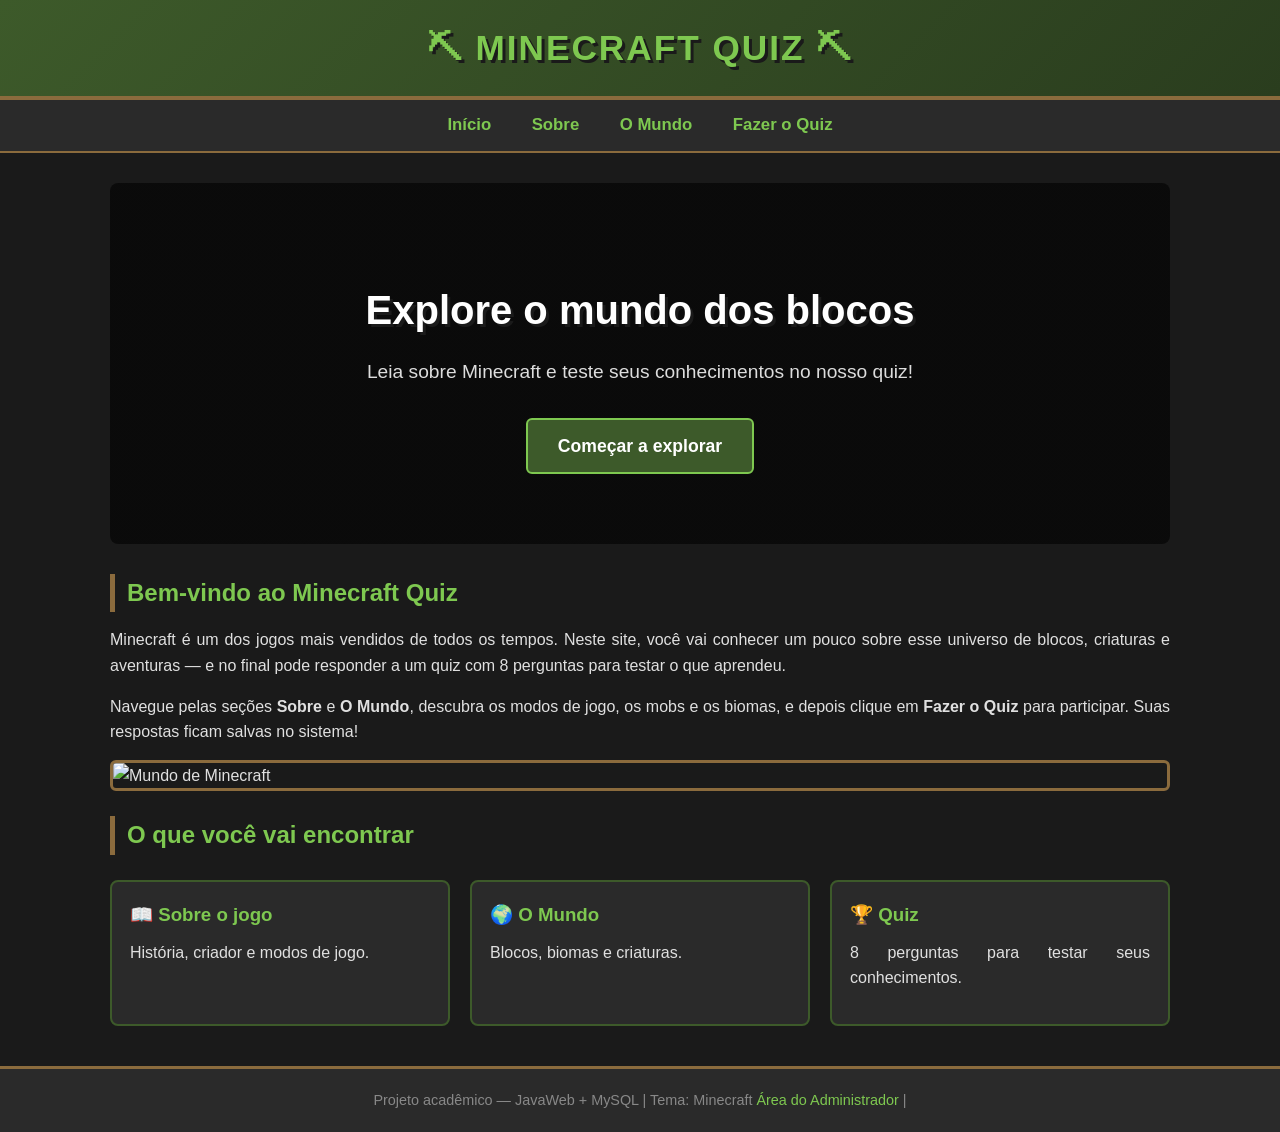
==== web/index.html @ 1db5c5da "Estrutura inicial do projeto + site, login, quiz, admin e relatórios" ====
<!DOCTYPE html>
<html lang="pt-BR">
<head>
    <meta charset="UTF-8">
    <meta name="viewport" content="width=device-width, initial-scale=1.0">
    <title>Minecraft Quiz - Início</title>
    <link rel="stylesheet" href="css/estilo.css">
</head>
<body>
    <header>
        <h1>⛏ MINECRAFT QUIZ ⛏</h1>
    </header>
    <nav>
        <a href="index.html">Início</a>
        <a href="sobre.html">Sobre</a>
        <a href="mundo.html">O Mundo</a>
        <a href="login.jsp">Fazer o Quiz</a>
    </nav>
    <div class="container">
        <div class="banner">
            <h2>Explore o mundo dos blocos</h2>
            <p>Leia sobre Minecraft e teste seus conhecimentos no nosso quiz!</p>
            <a href="sobre.html" class="btn">Começar a explorar</a>
        </div>

        <h2>Bem-vindo ao Minecraft Quiz</h2>
        <p>Minecraft é um dos jogos mais vendidos de todos os tempos. Neste site, você vai conhecer um pouco sobre esse universo de blocos, criaturas e aventuras — e no final pode responder a um quiz com 8 perguntas para testar o que aprendeu.</p>
        <p>Navegue pelas seções <strong>Sobre</strong> e <strong>O Mundo</strong>, descubra os modos de jogo, os mobs e os biomas, e depois clique em <strong>Fazer o Quiz</strong> para participar. Suas respostas ficam salvas no sistema!</p>

        <img class="img-minecraft" src="https://images.unsplash.com/photo-1607853202273-797f1c22a38e?w=1000" alt="Mundo de Minecraft">

        <h2>O que você vai encontrar</h2>
        <div class="card-grid">
            <div class="card">
                <h3>📖 Sobre o jogo</h3>
                <p>História, criador e modos de jogo.</p>
            </div>
            <div class="card">
                <h3>🌍 O Mundo</h3>
                <p>Blocos, biomas e criaturas.</p>
            </div>
            <div class="card">
                <h3>🏆 Quiz</h3>
                <p>8 perguntas para testar seus conhecimentos.</p>
            </div>
        </div>
    </div>
    <footer>
        Projeto acadêmico — JavaWeb + MySQL | Tema: Minecraft
        <a href="adminLogin.jsp" style="color:#7ec850; text-decoration:none;">Área do Administrador</a> | 
    </footer>
</body>
</html>
---- web/css/estilo.css ----
/* estilo.css. Tema Minecraft */
* {
    margin: 0;
    padding: 0;
    box-sizing: border-box;
}

body {
    font-family: 'Segoe UI', Tahoma, sans-serif;
    background-color: #1a1a1a;
    color: #e0e0e0;
    line-height: 1.6;
}

header {
    background: linear-gradient(135deg, #3d5a2a, #2a3d1e);
    padding: 20px;
    text-align: center;
    border-bottom: 4px solid #8b6b3d;
}

header h1 {
    font-size: 2.2em;
    color: #7ec850;
    text-shadow: 3px 3px 0 #1a1a1a;
    letter-spacing: 2px;
}

nav {
    background-color: #2a2a2a;
    padding: 12px;
    text-align: center;
    border-bottom: 2px solid #8b6b3d;
}

nav a {
    color: #7ec850;
    text-decoration: none;
    margin: 0 18px;
    font-weight: bold;
    font-size: 1.05em;
    transition: color 0.3s, text-shadow 0.3s;
}

nav a:hover {
    color: #ffffff;
    text-shadow: 0 0 8px #7ec850;
}

.container {
    max-width: 1100px;
    margin: 30px auto;
    padding: 0 20px;
}

h2 {
    color: #7ec850;
    margin: 25px 0 15px;
    border-left: 5px solid #8b6b3d;
    padding-left: 12px;
}

p {
    margin-bottom: 15px;
    text-align: justify;
}

/* Efeito de cards com hover */
.card-grid {
    display: grid;
    grid-template-columns: repeat(auto-fit, minmax(240px, 1fr));
    gap: 20px;
    margin: 25px 0;
}

.card {
    background-color: #2a2a2a;
    border: 2px solid #3d5a2a;
    border-radius: 8px;
    padding: 18px;
    transition: transform 0.3s, border-color 0.3s, box-shadow 0.3s;
}

.card:hover {
    transform: translateY(-6px);
    border-color: #7ec850;
    box-shadow: 0 8px 20px rgba(126, 200, 80, 0.3);
}

.card h3 {
    color: #7ec850;
    margin-bottom: 10px;
}

/* Imagens com efeito */
.img-minecraft {
    width: 100%;
    border-radius: 6px;
    border: 3px solid #8b6b3d;
    transition: transform 0.3s, filter 0.3s;
    display: block;
    margin: 15px 0;
}

.img-minecraft:hover {
    transform: scale(1.03);
    filter: brightness(1.15);
}

/* Banner principal */
.banner {
    background: linear-gradient(rgba(0,0,0,0.6), rgba(0,0,0,0.6)),
                url('https://images.unsplash.com/photo-1607853202273-797f1c22a38e?w=1200') center/cover;
    padding: 70px 20px;
    text-align: center;
    border-radius: 8px;
    margin-bottom: 30px;
}

.banner h2 {
    font-size: 2.5em;
    color: #fff;
    text-shadow: 3px 3px 0 #1a1a1a;
    border: none;
    padding: 0;
}

.banner p {
    color: #ddd;
    font-size: 1.2em;
    text-align: center;
}

/* Botões */
.btn {
    display: inline-block;
    background-color: #3d5a2a;
    color: #fff;
    padding: 12px 30px;
    text-decoration: none;
    border-radius: 6px;
    border: 2px solid #7ec850;
    font-weight: bold;
    font-size: 1.1em;
    transition: background-color 0.3s, transform 0.2s;
    margin-top: 15px;
}

.btn:hover {
    background-color: #7ec850;
    color: #1a1a1a;
    transform: scale(1.05);
}

footer {
    background-color: #2a2a2a;
    text-align: center;
    padding: 20px;
    margin-top: 40px;
    border-top: 3px solid #8b6b3d;
    color: #888;
    font-size: 0.9em;
}

/* Tabelas */
table {
    width: 100%;
    border-collapse: collapse;
    margin: 20px 0;
    background-color: #2a2a2a;
}

th {
    background-color: #3d5a2a;
    color: #fff;
    padding: 10px;
    border: 1px solid #8b6b3d;
}

td {
    padding: 8px;
    border: 1px solid #444;
    text-align: center;
}

tr:nth-child(even) {
    background-color: #242424;
}

tr:hover {
    background-color: #333;
}
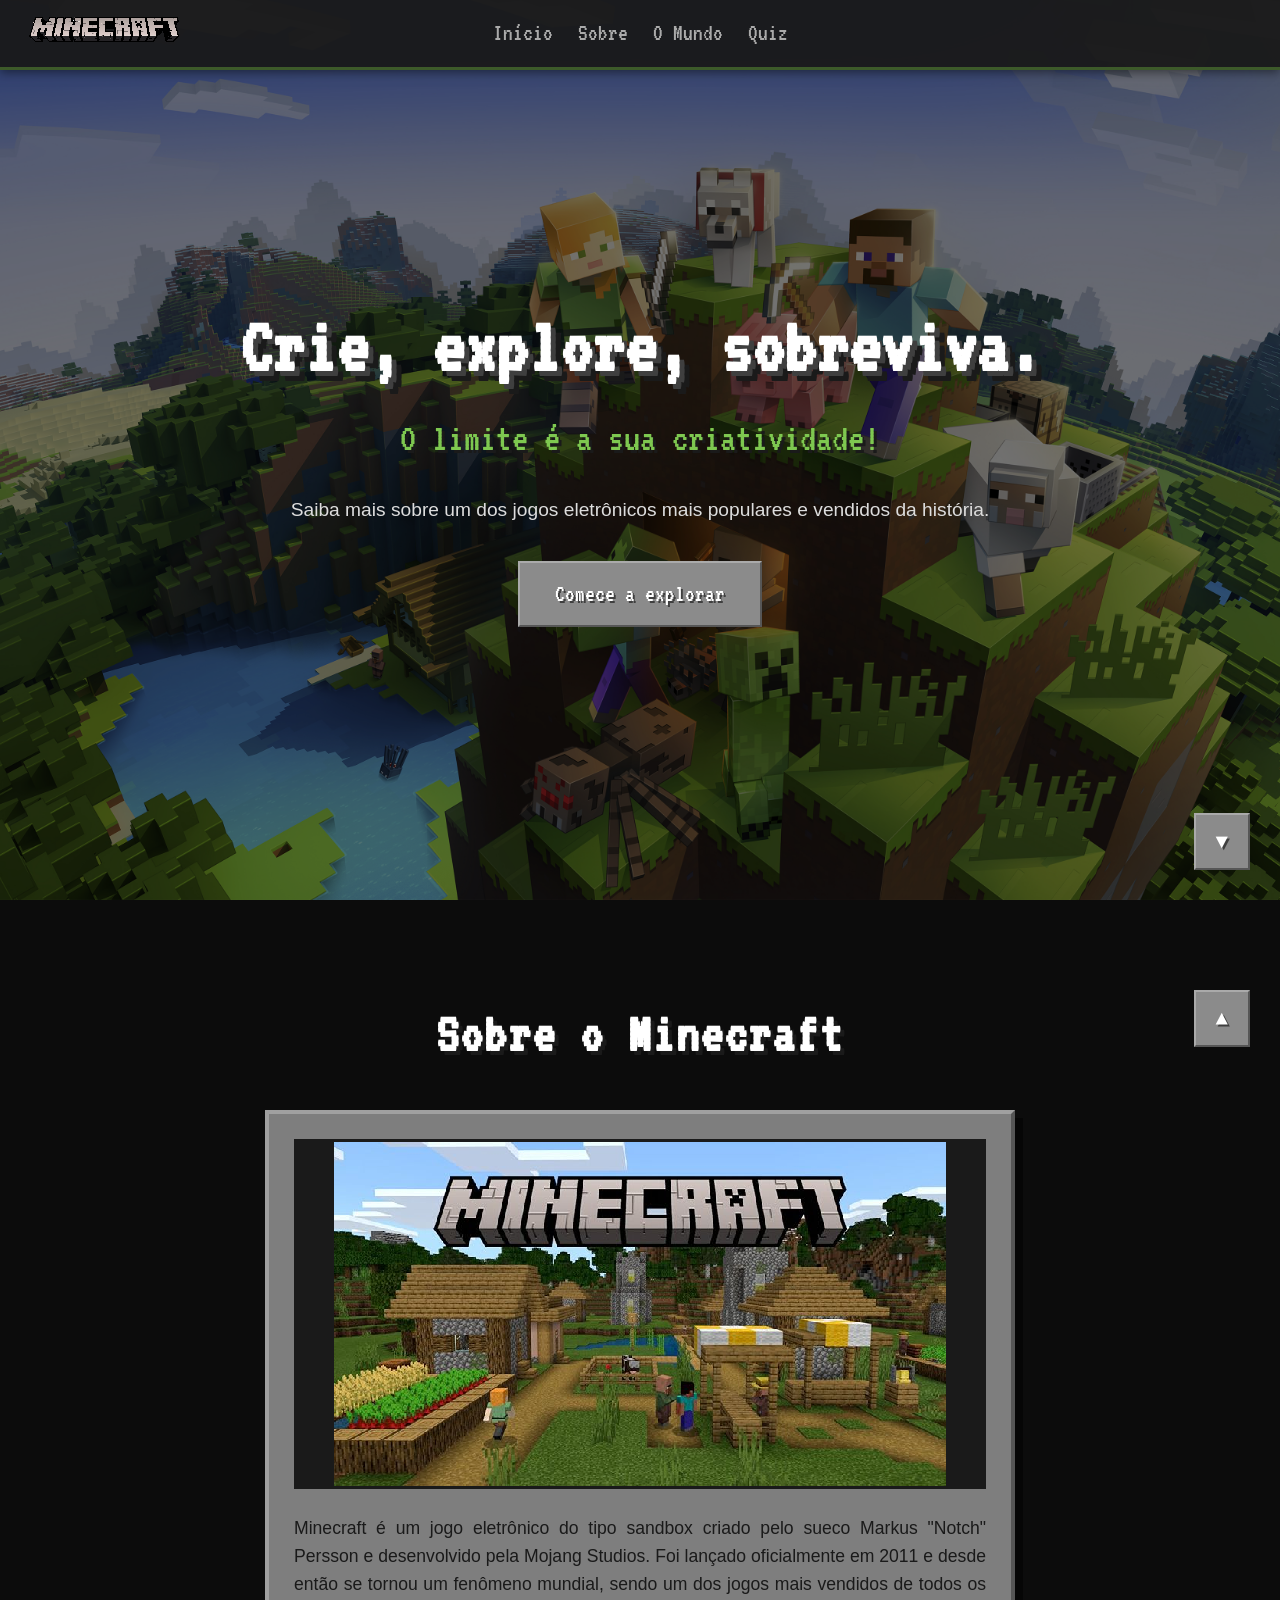
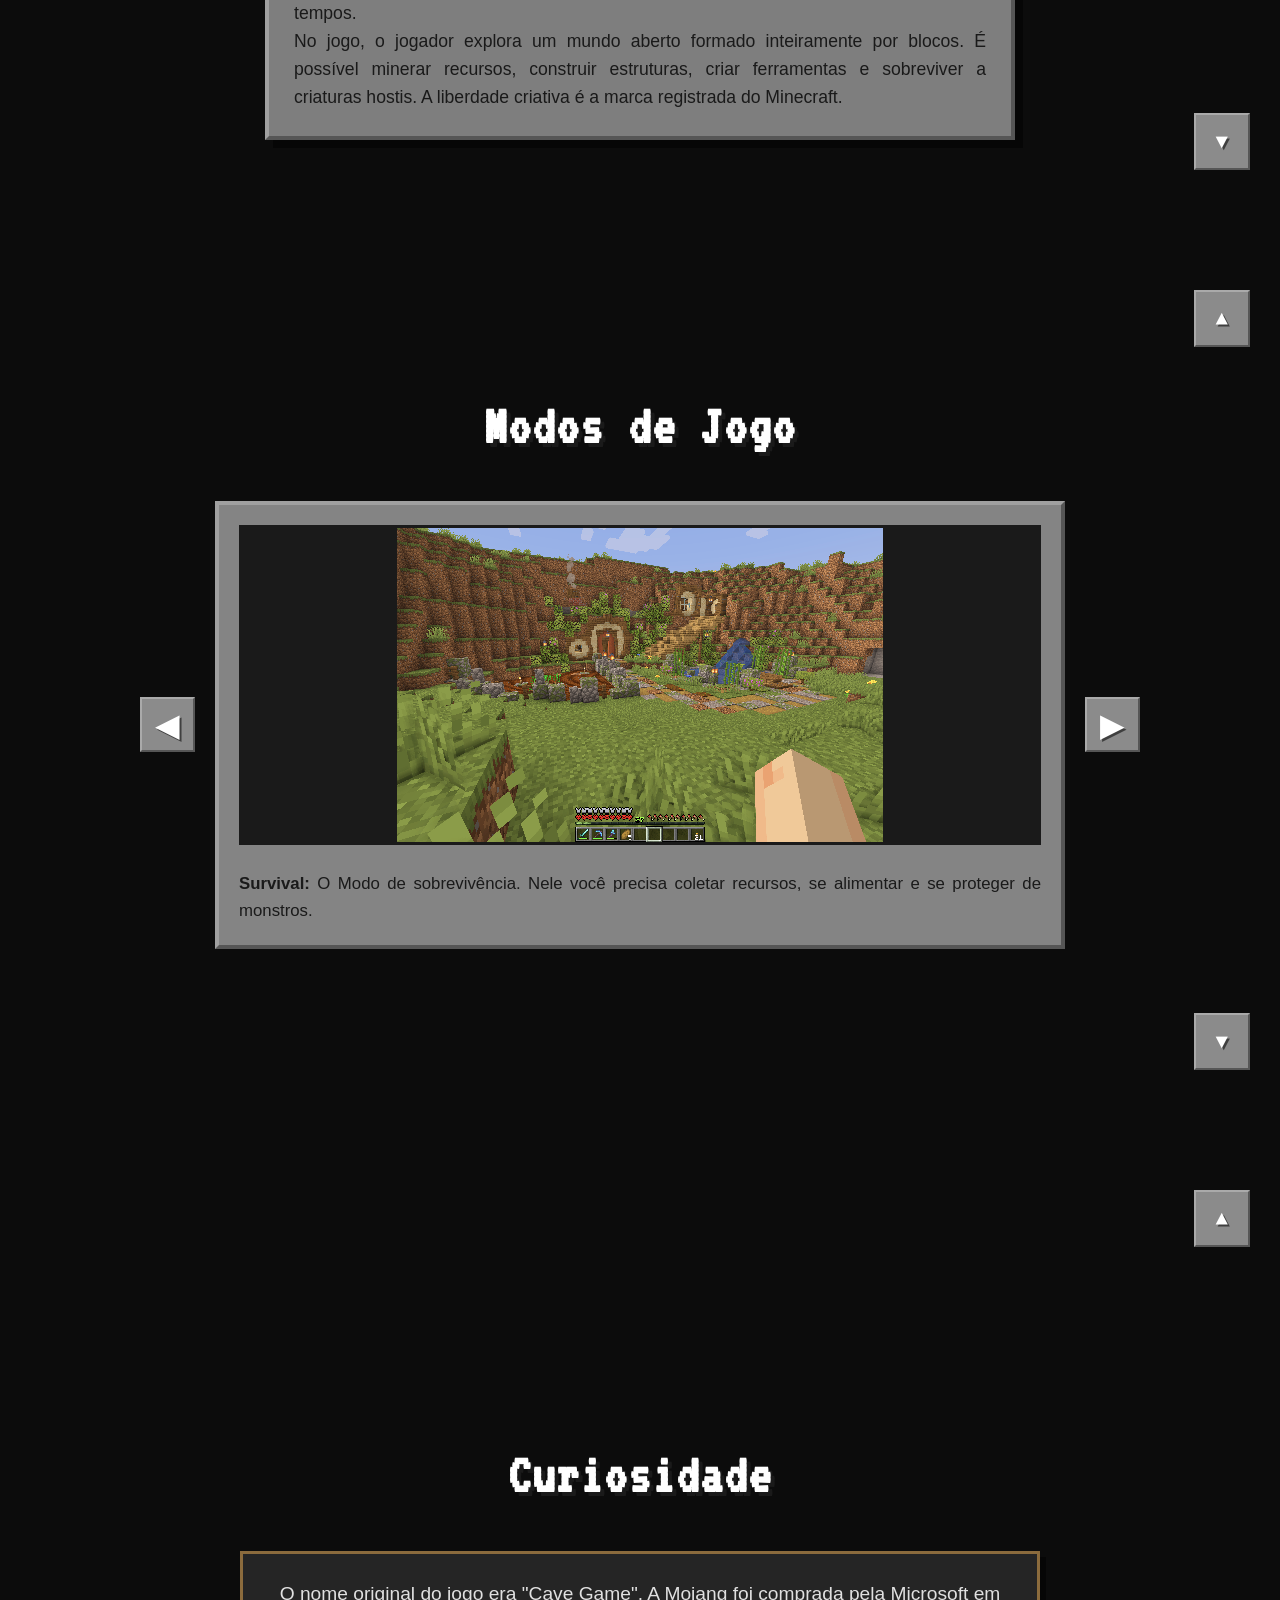
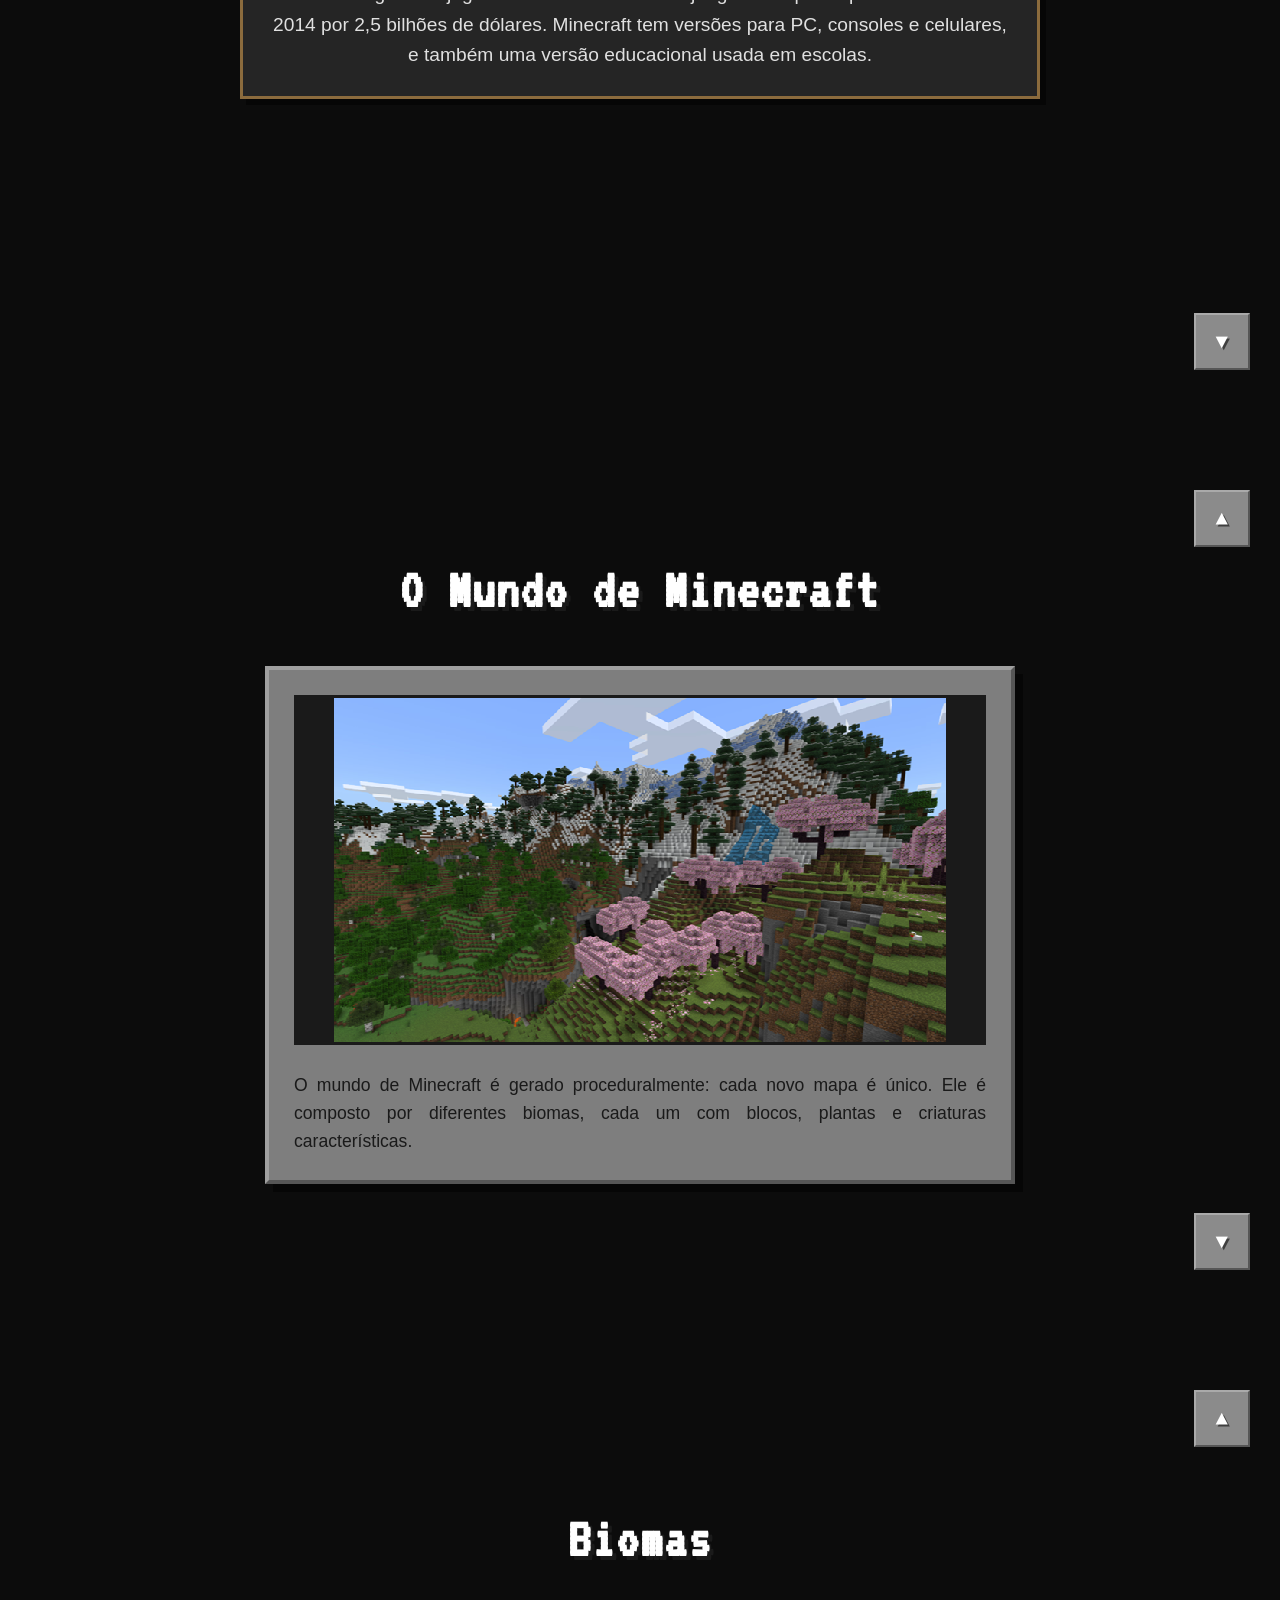
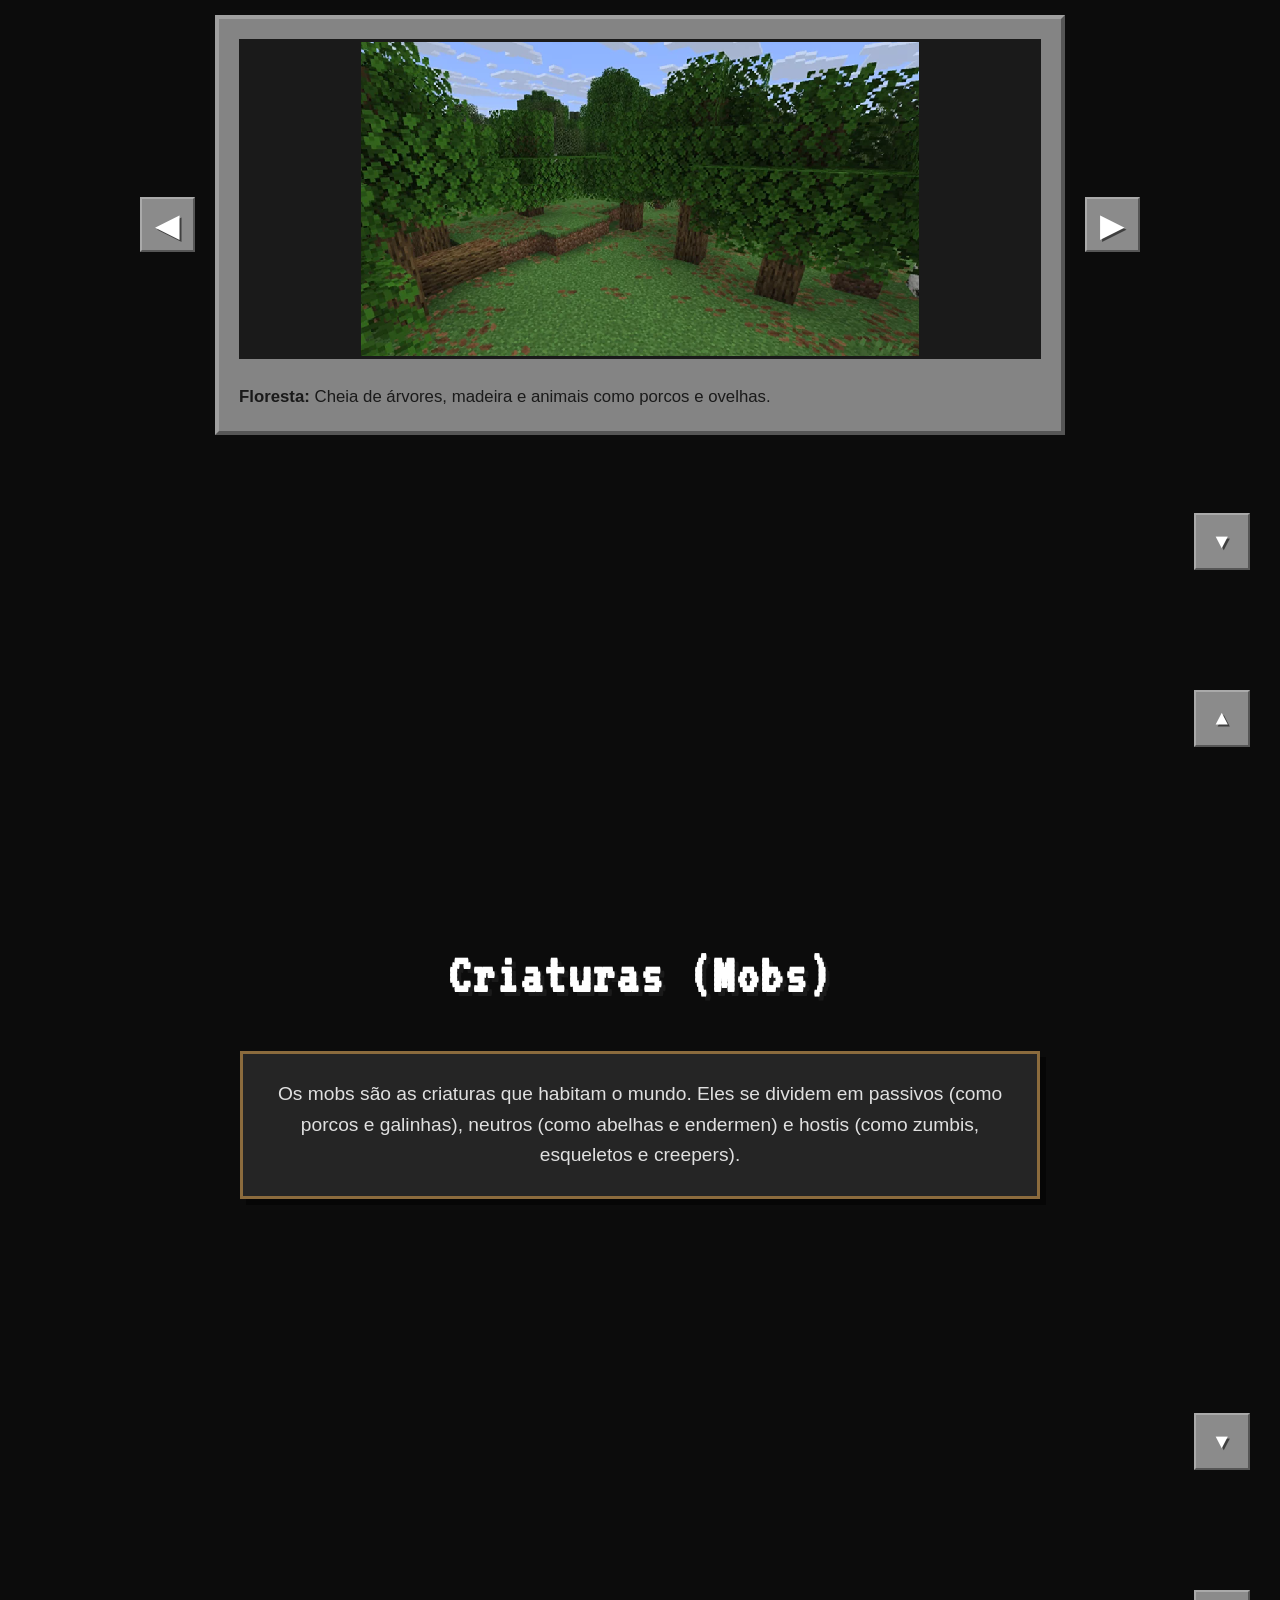
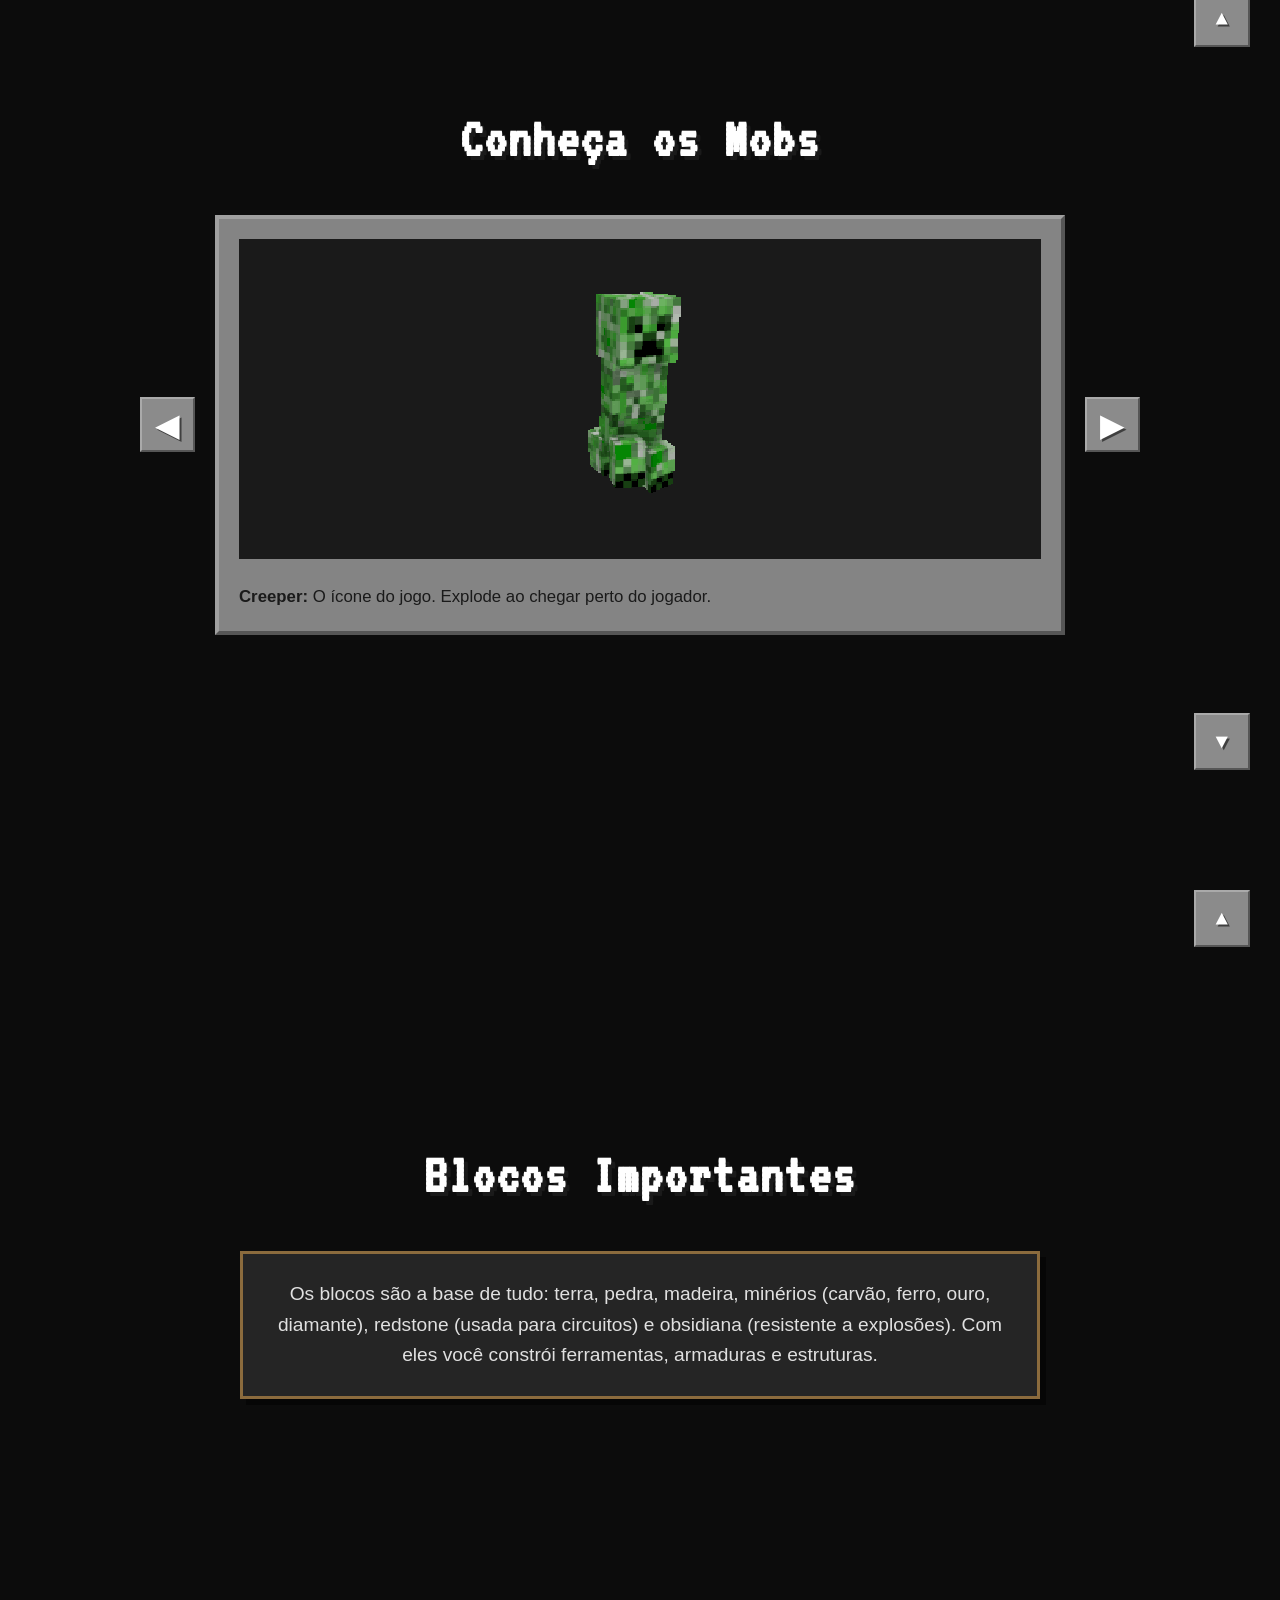
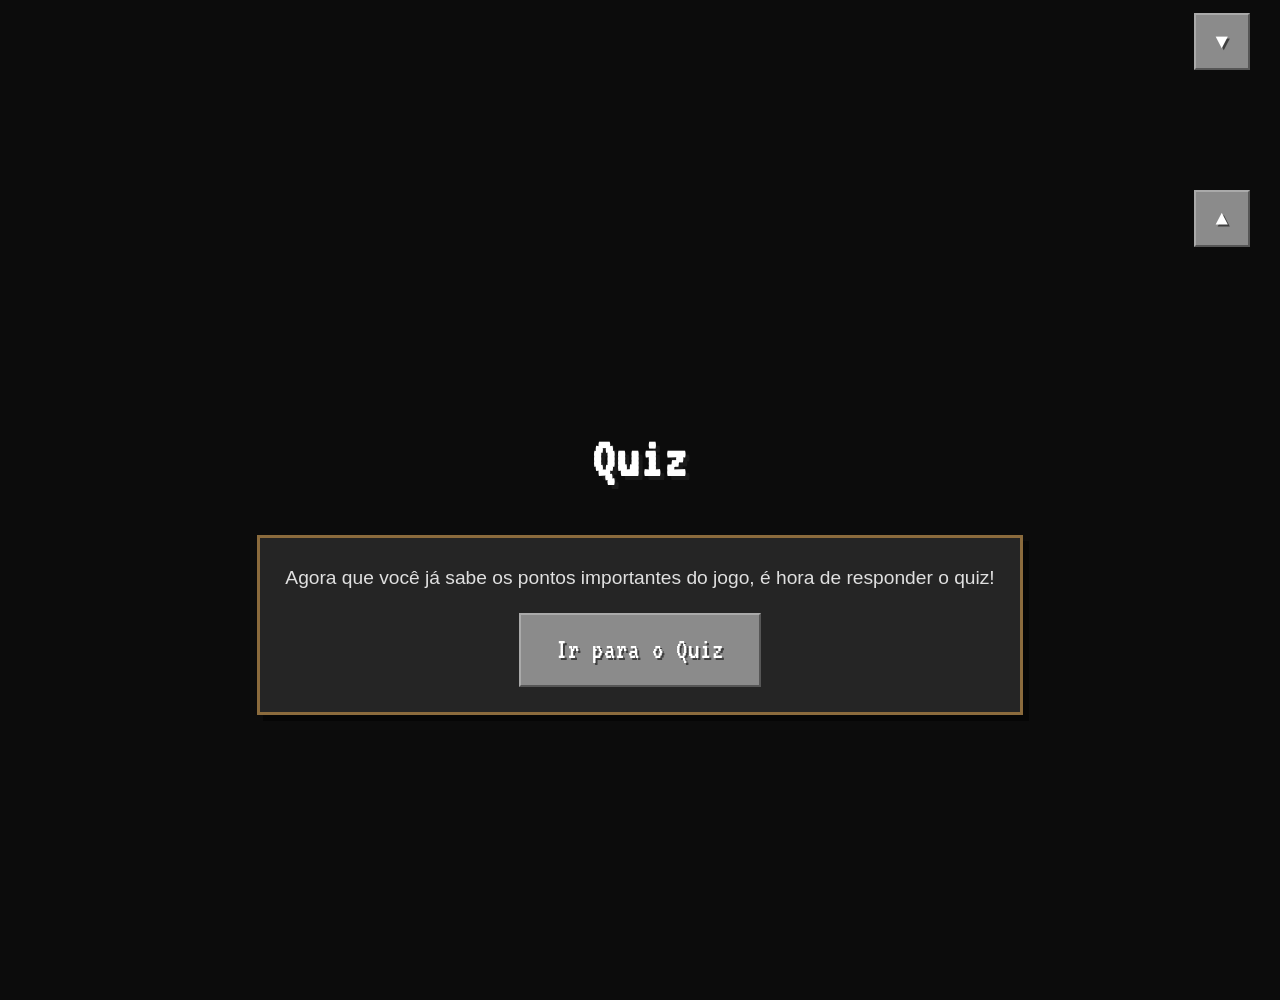
==== commit 43db3013: "Landing page completa com seções, carrosséis, botões de navegação e ajustes de imagens" ====
--- a/web/index.html
+++ b/web/index.html
@@ -3,51 +3,213 @@
 <head>
     <meta charset="UTF-8">
     <meta name="viewport" content="width=device-width, initial-scale=1.0">
-    <title>Minecraft Quiz - Início</title>
+    <title>Minecraft Quiz</title>
     <link rel="stylesheet" href="css/estilo.css">
 </head>
 <body>
-    <header>
-        <h1>⛏ MINECRAFT QUIZ ⛏</h1>
+
+    <!-- ===== HEADER FIXO ===== -->
+    <header class="site-header">
+        <a href="#inicio">
+            <img src="img/logo-minecraft.png" alt="Minecraft" class="logo-img">
+        </a>
+        <nav>
+            <a href="#inicio">Início</a>
+            <a href="#sobre">Sobre</a>
+            <a href="#mundo">O Mundo</a>
+            <a href="#quiz">Quiz</a>
+        </nav>
     </header>
-    <nav>
-        <a href="index.html">Início</a>
-        <a href="sobre.html">Sobre</a>
-        <a href="mundo.html">O Mundo</a>
-        <a href="login.jsp">Fazer o Quiz</a>
-    </nav>
-    <div class="container">
-        <div class="banner">
-            <h2>Explore o mundo dos blocos</h2>
-            <p>Leia sobre Minecraft e teste seus conhecimentos no nosso quiz!</p>
-            <a href="sobre.html" class="btn">Começar a explorar</a>
-        </div>
-
-        <h2>Bem-vindo ao Minecraft Quiz</h2>
-        <p>Minecraft é um dos jogos mais vendidos de todos os tempos. Neste site, você vai conhecer um pouco sobre esse universo de blocos, criaturas e aventuras — e no final pode responder a um quiz com 8 perguntas para testar o que aprendeu.</p>
-        <p>Navegue pelas seções <strong>Sobre</strong> e <strong>O Mundo</strong>, descubra os modos de jogo, os mobs e os biomas, e depois clique em <strong>Fazer o Quiz</strong> para participar. Suas respostas ficam salvas no sistema!</p>
-
-        <img class="img-minecraft" src="https://images.unsplash.com/photo-1607853202273-797f1c22a38e?w=1000" alt="Mundo de Minecraft">
-
-        <h2>O que você vai encontrar</h2>
-        <div class="card-grid">
-            <div class="card">
-                <h3>📖 Sobre o jogo</h3>
-                <p>História, criador e modos de jogo.</p>
+
+    <!-- ===== HERO (Início) ===== -->
+    <section id="inicio" class="section" style="background-image: url('img/hero.png');">
+        <h1 class="hero-titulo">Crie, explore, sobreviva.</h1>
+        <p class="hero-subtitulo">O limite é a sua criatividade!</p>
+        <p class="hero-info">Saiba mais sobre um dos jogos eletrônicos mais populares e vendidos da história.</p>
+        <a href="#sobre" class="btn-mc">Comece a explorar</a>
+        <a href="#sobre" class="btn-mc btn-descer">▼</a>
+    </section>
+
+    <!-- ===== SOBRE O MINECRAFT ===== -->
+    <section id="sobre" class="section" style="background-image: url('img/bg-sobre.png');">
+        <a href="#inicio" class="btn-mc btn-subir">▲</a>
+        <h2>Sobre o Minecraft</h2>
+        <div class="caixa-moldura">
+            <img src="img/sobre-imagem.jpg" alt="Minecraft">
+            <p>Minecraft é um jogo eletrônico do tipo sandbox criado pelo sueco Markus "Notch" Persson e desenvolvido pela Mojang Studios. Foi lançado oficialmente em 2011 e desde então se tornou um fenômeno mundial, sendo um dos jogos mais vendidos de todos os tempos.</p>
+            <p>No jogo, o jogador explora um mundo aberto formado inteiramente por blocos. É possível minerar recursos, construir estruturas, criar ferramentas e sobreviver a criaturas hostis. A liberdade criativa é a marca registrada do Minecraft.</p>
+        </div>
+        <a href="#modos" class="btn-mc btn-descer">▼</a>
+    </section>
+
+    <!-- ===== MODOS DE JOGO (CARROSSEL) ===== -->
+    <section id="modos" class="section" style="background-image: url('img/bg-modos.png');">
+        <a href="#sobre" class="btn-mc btn-subir">▲</a>
+        <h2>Modos de Jogo</h2>
+        <div class="carrossel-wrapper">
+            <button class="seta" onclick="moverCarrossel('modos', -1)">◀</button>
+            <div class="carrossel-viewport">
+                <div class="carrossel-track" id="track-modos">
+                    <div class="carrossel-slide">
+                        <img src="img/modo-survival.png" alt="Survival">
+                        <p><strong>Survival:</strong> O Modo de sobrevivência. Nele você precisa coletar recursos, se alimentar e se proteger de monstros.</p>
+                    </div>
+                    <div class="carrossel-slide">
+                        <img src="img/modo-creative.png" alt="Creative">
+                        <p><strong>Creative:</strong> Modo criativo. Neste modo há recursos infinitos, voo livre e nenhum dano. Ideal para construir.</p>
+                    </div>
+                    <div class="carrossel-slide">
+                        <img src="img/modo-adventure.png" alt="Adventure">
+                        <p><strong>Adventure:</strong> Modo aventura. Feito para mapas personalizados, com regras específicas de interação.</p>
+                    </div>
+                    <div class="carrossel-slide">
+                        <img src="img/modo-spectator.png" alt="Spectator">
+                        <p><strong>Spectator:</strong> Modo espectador. Nele você observa o mundo sem interagir com ele.</p>
+                    </div>
+                </div>
             </div>
-            <div class="card">
-                <h3>🌍 O Mundo</h3>
-                <p>Blocos, biomas e criaturas.</p>
+            <button class="seta" onclick="moverCarrossel('modos', 1)">▶</button>
+        </div>
+        <a href="#curiosidade" class="btn-mc btn-descer">▼</a>
+    </section>
+
+    <!-- ===== CURIOSIDADE ===== -->
+    <section id="curiosidade" class="section" style="background-image: url('img/bg-curiosidade.png');">
+        <a href="#modos" class="btn-mc btn-subir">▲</a>
+        <h2>Curiosidade</h2>
+        <div class="texto-centro">
+            <p>O nome original do jogo era "Cave Game". A Mojang foi comprada pela Microsoft em 2014 por 2,5 bilhões de dólares. Minecraft tem versões para PC, consoles e celulares, e também uma versão educacional usada em escolas.</p>
+        </div>
+        <a href="#mundo" class="btn-mc btn-descer">▼</a>
+    </section>
+
+    <!-- ===== O MUNDO DE MINECRAFT ===== -->
+    <section id="mundo" class="section" style="background-image: url('img/bg-mundo.png');">
+        <a href="#curiosidade" class="btn-mc btn-subir">▲</a>
+        <h2>O Mundo de Minecraft</h2>
+        <div class="caixa-moldura">
+            <img src="img/mundo-imagem.png" alt="Mundo de Minecraft">
+            <p>O mundo de Minecraft é gerado proceduralmente: cada novo mapa é único. Ele é composto por diferentes biomas, cada um com blocos, plantas e criaturas características.</p>
+        </div>
+        <a href="#biomas" class="btn-mc btn-descer">▼</a>
+    </section>
+
+    <!-- ===== BIOMAS (CARROSSEL) ===== -->
+    <section id="biomas" class="section" style="background-image: url('img/bg-biomas.png');">
+        <a href="#mundo" class="btn-mc btn-subir">▲</a>
+        <h2>Biomas</h2>
+        <div class="carrossel-wrapper">
+            <button class="seta" onclick="moverCarrossel('biomas', -1)">◀</button>
+            <div class="carrossel-viewport">
+                <div class="carrossel-track" id="track-biomas">
+                    <div class="carrossel-slide">
+                        <img src="img/bioma-floresta.png" alt="Floresta">
+                        <p><strong>Floresta:</strong> Cheia de árvores, madeira e animais como porcos e ovelhas.</p>
+                    </div>
+                    <div class="carrossel-slide">
+                        <img src="img/bioma-deserto.jpg" alt="Deserto">
+                        <p><strong>Deserto:</strong> Areia, cactos e templos escondidos. Cuidado com os husks!</p>
+                    </div>
+                    <div class="carrossel-slide">
+                        <img src="img/bioma-tundra.png" alt="Tundra">
+                        <p><strong>Tundra:</strong> Neve, gelo e ursos polares. Um dos biomas mais frios.</p>
+                    </div>
+                    <div class="carrossel-slide">
+                        <img src="img/bioma-oceano.png" alt="Oceano">
+                        <p><strong>Oceano:</strong> Grandes massas de água com monumentos e criaturas aquáticas.</p>
+                    </div>
+                </div>
             </div>
-            <div class="card">
-                <h3>🏆 Quiz</h3>
-                <p>8 perguntas para testar seus conhecimentos.</p>
+            <button class="seta" onclick="moverCarrossel('biomas', 1)">▶</button>
+        </div>
+        <a href="#mobs" class="btn-mc btn-descer">▼</a>
+    </section>
+
+    <!-- ===== CRIATURAS (MOBS) - INTRO ===== -->
+    <section id="mobs" class="section" style="background-image: url('img/bg-mobs.png');">
+        <a href="#biomas" class="btn-mc btn-subir">▲</a>
+        <h2>Criaturas (Mobs)</h2>
+        <div class="texto-centro">
+            <p>Os mobs são as criaturas que habitam o mundo. Eles se dividem em passivos (como porcos e galinhas), neutros (como abelhas e endermen) e hostis (como zumbis, esqueletos e creepers).</p>
+        </div>
+        <a href="#mobs-carrossel" class="btn-mc btn-descer">▼</a>
+    </section>
+
+    <!-- ===== CRIATURAS (MOBS) - CARROSSEL ===== -->
+    <section id="mobs-carrossel" class="section" style="background-image: url('img/bg-mobs.png');">
+        <a href="#mobs" class="btn-mc btn-subir">▲</a>
+        <h2>Conheça os Mobs</h2>
+        <div class="carrossel-wrapper">
+            <button class="seta" onclick="moverCarrossel('mobs', -1)">◀</button>
+            <div class="carrossel-viewport">
+                <div class="carrossel-track" id="track-mobs">
+                    <div class="carrossel-slide">
+                        <img src="img/mob-creeper.gif" alt="Creeper">
+                        <p><strong>Creeper:</strong> O ícone do jogo. Explode ao chegar perto do jogador.</p>
+                    </div>
+                    <div class="carrossel-slide">
+                        <img src="img/mob-zumbi.gif" alt="Zumbi">
+                        <p><strong>Zumbi:</strong> Hostil, aparece à noite e persegue o jogador.</p>
+                    </div>
+                    <div class="carrossel-slide">
+                        <img src="img/mob-porco.gif" alt="Porco">
+                        <p><strong>Porco:</strong> Passivo, fonte de comida e montaria com sela. Adoram cenouras.</p>
+                    </div>
+                    <div class="carrossel-slide">
+                        <img src="img/mob-aranha.gif" alt="Aranha">
+                        <p><strong>Aranha:</strong> Neutra de dia, hostil à noite. Sobe paredes.</p>
+                    </div>
+                </div>
             </div>
-        </div>
-    </div>
-    <footer>
-        Projeto acadêmico — JavaWeb + MySQL | Tema: Minecraft
-        <a href="adminLogin.jsp" style="color:#7ec850; text-decoration:none;">Área do Administrador</a> | 
-    </footer>
+            <button class="seta" onclick="moverCarrossel('mobs', 1)">▶</button>
+        </div>
+        <a href="#blocos" class="btn-mc btn-descer">▼</a>
+    </section>
+
+    <!-- ===== BLOCOS IMPORTANTES ===== -->
+    <section id="blocos" class="section" style="background-image: url('img/bg-blocos.png');">
+        <a href="#mobs-carrossel" class="btn-mc btn-subir">▲</a>
+        <h2>Blocos Importantes</h2>
+        <div class="texto-centro">
+            <p>Os blocos são a base de tudo: terra, pedra, madeira, minérios (carvão, ferro, ouro, diamante), redstone (usada para circuitos) e obsidiana (resistente a explosões). Com eles você constrói ferramentas, armaduras e estruturas.</p>
+        </div>
+        <a href="#quiz" class="btn-mc btn-descer">▼</a>
+    </section>
+
+    <!-- ===== QUIZ (CHAMADA) ===== -->
+    <section id="quiz" class="section" style="background-image: url('img/bg-quiz.png');">
+        <a href="#blocos" class="btn-mc btn-subir">▲</a>
+        <h2>Quiz</h2>
+        <div class="texto-centro">
+            <p>Agora que você já sabe os pontos importantes do jogo, é hora de responder o quiz!</p>
+            <a href="login.jsp" class="btn-mc" style="margin-top: 20px;">Ir para o Quiz</a>
+        </div>
+    </section>
+
+    <!-- ===== JAVASCRIPT DOS CARROSSÉIS ===== -->
+    <script>
+        // Estado de cada carrossel: índice atual do slide
+        const estadoCarrossel = {
+            modos: 0,
+            biomas: 0,
+            mobs: 0
+        };
+
+        function moverCarrossel(id, direcao) {
+            const track = document.getElementById('track-' + id);
+            const slides = track.querySelectorAll('.carrossel-slide');
+            const total = slides.length;
+
+            estadoCarrossel[id] += direcao;
+
+            // Limita entre 0 e total-1
+            if (estadoCarrossel[id] < 0) estadoCarrossel[id] = 0;
+            if (estadoCarrossel[id] >= total) estadoCarrossel[id] = total - 1;
+
+            const deslocamento = -estadoCarrossel[id] * 100;
+            track.style.transform = 'translateX(' + deslocamento + '%)';
+        }
+    </script>
+
 </body>
-</html>
+</html>
--- a/web/css/estilo.css
+++ b/web/css/estilo.css
@@ -1,8 +1,14 @@
-/* estilo.css. Tema Minecraft */
+/* estilo.css - Tema Minecraft */
+@import url('https://fonts.googleapis.com/css2?family=VT323&display=swap');
+
 * {
     margin: 0;
     padding: 0;
     box-sizing: border-box;
+}
+
+html {
+    scroll-behavior: smooth;
 }
 
 body {
@@ -10,183 +16,286 @@
     background-color: #1a1a1a;
     color: #e0e0e0;
     line-height: 1.6;
-}
-
-header {
-    background: linear-gradient(135deg, #3d5a2a, #2a3d1e);
+    overflow-x: hidden;
+}
+
+/* ===== HEADER FIXO ===== */
+.site-header {
+    position: fixed;
+    top: 0;
+    left: 0;
+    width: 100%;
+    height: 70px;
+    background-color: rgba(26, 26, 26, 0.95);
+    border-bottom: 3px solid #3d5a2a;
+    display: flex;
+    align-items: center;
+    padding: 0 25px;
+    z-index: 1000;
+    box-shadow: 0 2px 10px rgba(0,0,0,0.5);
+}
+
+.site-header nav {
+    position: absolute;
+    left: 50%;
+    transform: translateX(-50%);
+    display: flex;
+    gap: 25px;
+}
+
+.site-header .logo-img {
+    height: 90px;
+    image-rendering: pixelated;
+}
+
+.site-header nav a {
+    font-family: 'VT323', monospace;
+    font-size: 1.5em;
+    color: #aaa;
+    text-decoration: none;
+    transition: color 0.2s, text-shadow 0.2s;
+}
+
+.site-header nav a:hover {
+    color: #fff;
+    text-shadow: 2px 2px 0 #3d5a2a;
+}
+
+/* ===== SEÇÕES DE TELA CHEIA ===== */
+.section {
+    min-height: 100vh;
+    width: 100%;
+    display: flex;
+    flex-direction: column;
+    align-items: center;
+    justify-content: center;
+    padding: 90px 20px 60px;
+    position: relative;
+    background-size: cover;
+    background-position: center;
+    background-attachment: fixed;
+}
+
+.section::before {
+    content: '';
+    position: absolute;
+    top: 0; left: 0;
+    width: 100%; height: 100%;
+    background: rgba(0, 0, 0, 0.55);
+    z-index: 0;
+}
+
+.section > * {
+    position: relative;
+    z-index: 1;
+}
+
+/* Títulos das seções */
+.section h2 {
+    font-family: 'VT323', monospace;
+    font-size: 3.5em;
+    color: #fff;
+    text-shadow: 4px 4px 0 #1a1a1a;
+    margin-bottom: 30px;
+    text-align: center;
+    letter-spacing: 2px;
+}
+
+/* ===== CAIXA COM MOLDURA ===== */
+.caixa-moldura {
+    background-color: rgba(139, 139, 139, 0.9);
+    border: 4px solid;
+    border-color: #a0a0a0 #565656 #565656 #a0a0a0;
+    padding: 25px;
+    max-width: 750px;
+    width: 100%;
+    color: #1a1a1a;
+    box-shadow: 8px 8px 0 rgba(0,0,0,0.5);
+    text-align: center;
+}
+
+.caixa-moldura img {
+    width: 100%;
+    max-height: 350px;
+    object-fit: contain;
+    background-color: #1a1a1a;
+    border: 3px solid #1a1a1a;
+    image-rendering: pixelated;
+    margin-bottom: 18px;
+}
+
+.caixa-moldura p {
+    font-size: 1.1em;
+    color: #1a1a1a;
+    text-align: justify;
+}
+
+/* ===== BOTÕES ESTILO MINECRAFT ===== */
+.btn-mc {
+    display: inline-block;
+    background-color: #8b8b8b;
+    color: #fff;
+    font-family: 'VT323', monospace;
+    font-size: 1.5em;
+    padding: 12px 35px;
+    text-decoration: none;
+    border: 2px solid;
+    border-color: #aaa #565656 #565656 #aaa;
+    text-shadow: 2px 2px 0 #3f3f3f;
+    cursor: pointer;
+    transition: background-color 0.1s;
+    text-align: center;
+}
+
+.btn-mc:hover {
+    background-color: #a0a0a0;
+    border-color: #bdc6ff #59639a #59639a #bdc6ff;
+    color: #ffffa0;
+}
+
+.btn-mc:active {
+    border-color: #565656 #aaa #aaa #565656;
+}
+
+/* Botão descer */
+.btn-descer {
+    position: absolute;
+    bottom: 30px;
+    right: 30px;
+    z-index: 2;
+    font-size: 1.3em;
+    padding: 10px 20px;
+}
+
+/* Botão subir */
+.btn-subir {
+    position: absolute;
+    top: 90px;
+    right: 30px;
+    z-index: 2;
+    font-size: 1.3em;
+    padding: 10px 20px;
+}
+
+/* ===== CARROSSEL DE IMAGENS ===== */
+.carrossel-wrapper {
+    display: flex;
+    align-items: center;
+    gap: 20px;
+    width: 100%;
+    max-width: 1000px;
+    justify-content: center;
+}
+
+.seta {
+    background-color: #8b8b8b;
+    border: 2px solid;
+    border-color: #aaa #565656 #565656 #aaa;
+    color: #fff;
+    font-family: 'VT323', monospace;
+    font-size: 2em;
+    width: 55px;
+    height: 55px;
+    cursor: pointer;
+    text-shadow: 2px 2px 0 #3f3f3f;
+    flex-shrink: 0;
+    transition: background-color 0.1s;
+}
+
+.seta:hover {
+    background-color: #a0a0a0;
+    border-color: #bdc6ff #59639a #59639a #bdc6ff;
+    color: #ffffa0;
+}
+
+.seta:disabled {
+    opacity: 0.4;
+    cursor: not-allowed;
+}
+
+.carrossel-viewport {
+    flex: 1;
+    overflow: hidden;
+}
+
+.carrossel-track {
+    display: flex;
+    transition: transform 0.4s ease;
+}
+
+.carrossel-slide {
+    min-width: 100%;
+    background-color: rgba(139, 139, 139, 0.95);
+    border: 4px solid;
+    border-color: #a0a0a0 #565656 #565656 #a0a0a0;
     padding: 20px;
     text-align: center;
-    border-bottom: 4px solid #8b6b3d;
-}
-
-header h1 {
-    font-size: 2.2em;
+    color: #1a1a1a;
+    box-shadow: 8px 8px 0 rgba(0,0,0,0.5);
+}
+
+.carrossel-slide img {
+    width: 100%;
+    max-height: 320px;
+    object-fit: contain;
+    background-color: #1a1a1a;
+    border: 3px solid #1a1a1a;
+    image-rendering: pixelated;
+    margin-bottom: 18px;
+}
+
+.carrossel-slide p {
+    color: #1a1a1a;
+    font-size: 1.05em;
+    text-align: justify;
+}
+
+/* ===== HERO ===== */
+.hero-titulo {
+    font-family: 'VT323', monospace;
+    font-size: 5em;
+    color: #fff;
+    text-shadow: 5px 5px 0 #3f3f3f, 10px 10px 0 #1a1a1a;
+    text-align: center;
+    line-height: 1.1;
+    margin-bottom: 15px;
+}
+
+.hero-subtitulo {
+    font-family: 'VT323', monospace;
+    font-size: 2.5em;
     color: #7ec850;
     text-shadow: 3px 3px 0 #1a1a1a;
-    letter-spacing: 2px;
-}
-
-nav {
-    background-color: #2a2a2a;
-    padding: 12px;
-    text-align: center;
-    border-bottom: 2px solid #8b6b3d;
-}
-
-nav a {
-    color: #7ec850;
-    text-decoration: none;
-    margin: 0 18px;
-    font-weight: bold;
-    font-size: 1.05em;
-    transition: color 0.3s, text-shadow 0.3s;
-}
-
-nav a:hover {
-    color: #ffffff;
-    text-shadow: 0 0 8px #7ec850;
-}
-
-.container {
-    max-width: 1100px;
-    margin: 30px auto;
-    padding: 0 20px;
-}
-
-h2 {
-    color: #7ec850;
-    margin: 25px 0 15px;
-    border-left: 5px solid #8b6b3d;
-    padding-left: 12px;
-}
-
-p {
-    margin-bottom: 15px;
-    text-align: justify;
-}
-
-/* Efeito de cards com hover */
-.card-grid {
-    display: grid;
-    grid-template-columns: repeat(auto-fit, minmax(240px, 1fr));
-    gap: 20px;
-    margin: 25px 0;
-}
-
-.card {
-    background-color: #2a2a2a;
-    border: 2px solid #3d5a2a;
-    border-radius: 8px;
-    padding: 18px;
-    transition: transform 0.3s, border-color 0.3s, box-shadow 0.3s;
-}
-
-.card:hover {
-    transform: translateY(-6px);
-    border-color: #7ec850;
-    box-shadow: 0 8px 20px rgba(126, 200, 80, 0.3);
-}
-
-.card h3 {
-    color: #7ec850;
-    margin-bottom: 10px;
-}
-
-/* Imagens com efeito */
-.img-minecraft {
-    width: 100%;
-    border-radius: 6px;
+    text-align: center;
+    margin-bottom: 25px;
+}
+
+.hero-info {
+    font-size: 1.2em;
+    color: #ddd;
+    text-align: center;
+    max-width: 700px;
+    margin-bottom: 35px;
+}
+
+/* ===== TEXTO CENTRALIZADO EM SEÇÃO ===== */
+.texto-centro {
+    max-width: 800px;
+    text-align: center;
+    font-size: 1.2em;
+    color: #e0e0e0;
+    background: rgba(42, 42, 42, 0.85);
     border: 3px solid #8b6b3d;
-    transition: transform 0.3s, filter 0.3s;
-    display: block;
-    margin: 15px 0;
-}
-
-.img-minecraft:hover {
-    transform: scale(1.03);
-    filter: brightness(1.15);
-}
-
-/* Banner principal */
-.banner {
-    background: linear-gradient(rgba(0,0,0,0.6), rgba(0,0,0,0.6)),
-                url('https://images.unsplash.com/photo-1607853202273-797f1c22a38e?w=1200') center/cover;
-    padding: 70px 20px;
-    text-align: center;
-    border-radius: 8px;
-    margin-bottom: 30px;
-}
-
-.banner h2 {
-    font-size: 2.5em;
-    color: #fff;
-    text-shadow: 3px 3px 0 #1a1a1a;
-    border: none;
-    padding: 0;
-}
-
-.banner p {
-    color: #ddd;
-    font-size: 1.2em;
-    text-align: center;
-}
-
-/* Botões */
-.btn {
-    display: inline-block;
-    background-color: #3d5a2a;
-    color: #fff;
-    padding: 12px 30px;
-    text-decoration: none;
-    border-radius: 6px;
-    border: 2px solid #7ec850;
-    font-weight: bold;
-    font-size: 1.1em;
-    transition: background-color 0.3s, transform 0.2s;
-    margin-top: 15px;
-}
-
-.btn:hover {
-    background-color: #7ec850;
-    color: #1a1a1a;
-    transform: scale(1.05);
-}
-
+    padding: 25px;
+    box-shadow: 6px 6px 0 rgba(0,0,0,0.5);
+}
+
+/* ===== FOOTER ===== */
 footer {
     background-color: #2a2a2a;
     text-align: center;
     padding: 20px;
-    margin-top: 40px;
     border-top: 3px solid #8b6b3d;
     color: #888;
     font-size: 0.9em;
-}
-
-/* Tabelas */
-table {
-    width: 100%;
-    border-collapse: collapse;
-    margin: 20px 0;
-    background-color: #2a2a2a;
-}
-
-th {
-    background-color: #3d5a2a;
-    color: #fff;
-    padding: 10px;
-    border: 1px solid #8b6b3d;
-}
-
-td {
-    padding: 8px;
-    border: 1px solid #444;
-    text-align: center;
-}
-
-tr:nth-child(even) {
-    background-color: #242424;
-}
-
-tr:hover {
-    background-color: #333;
 }
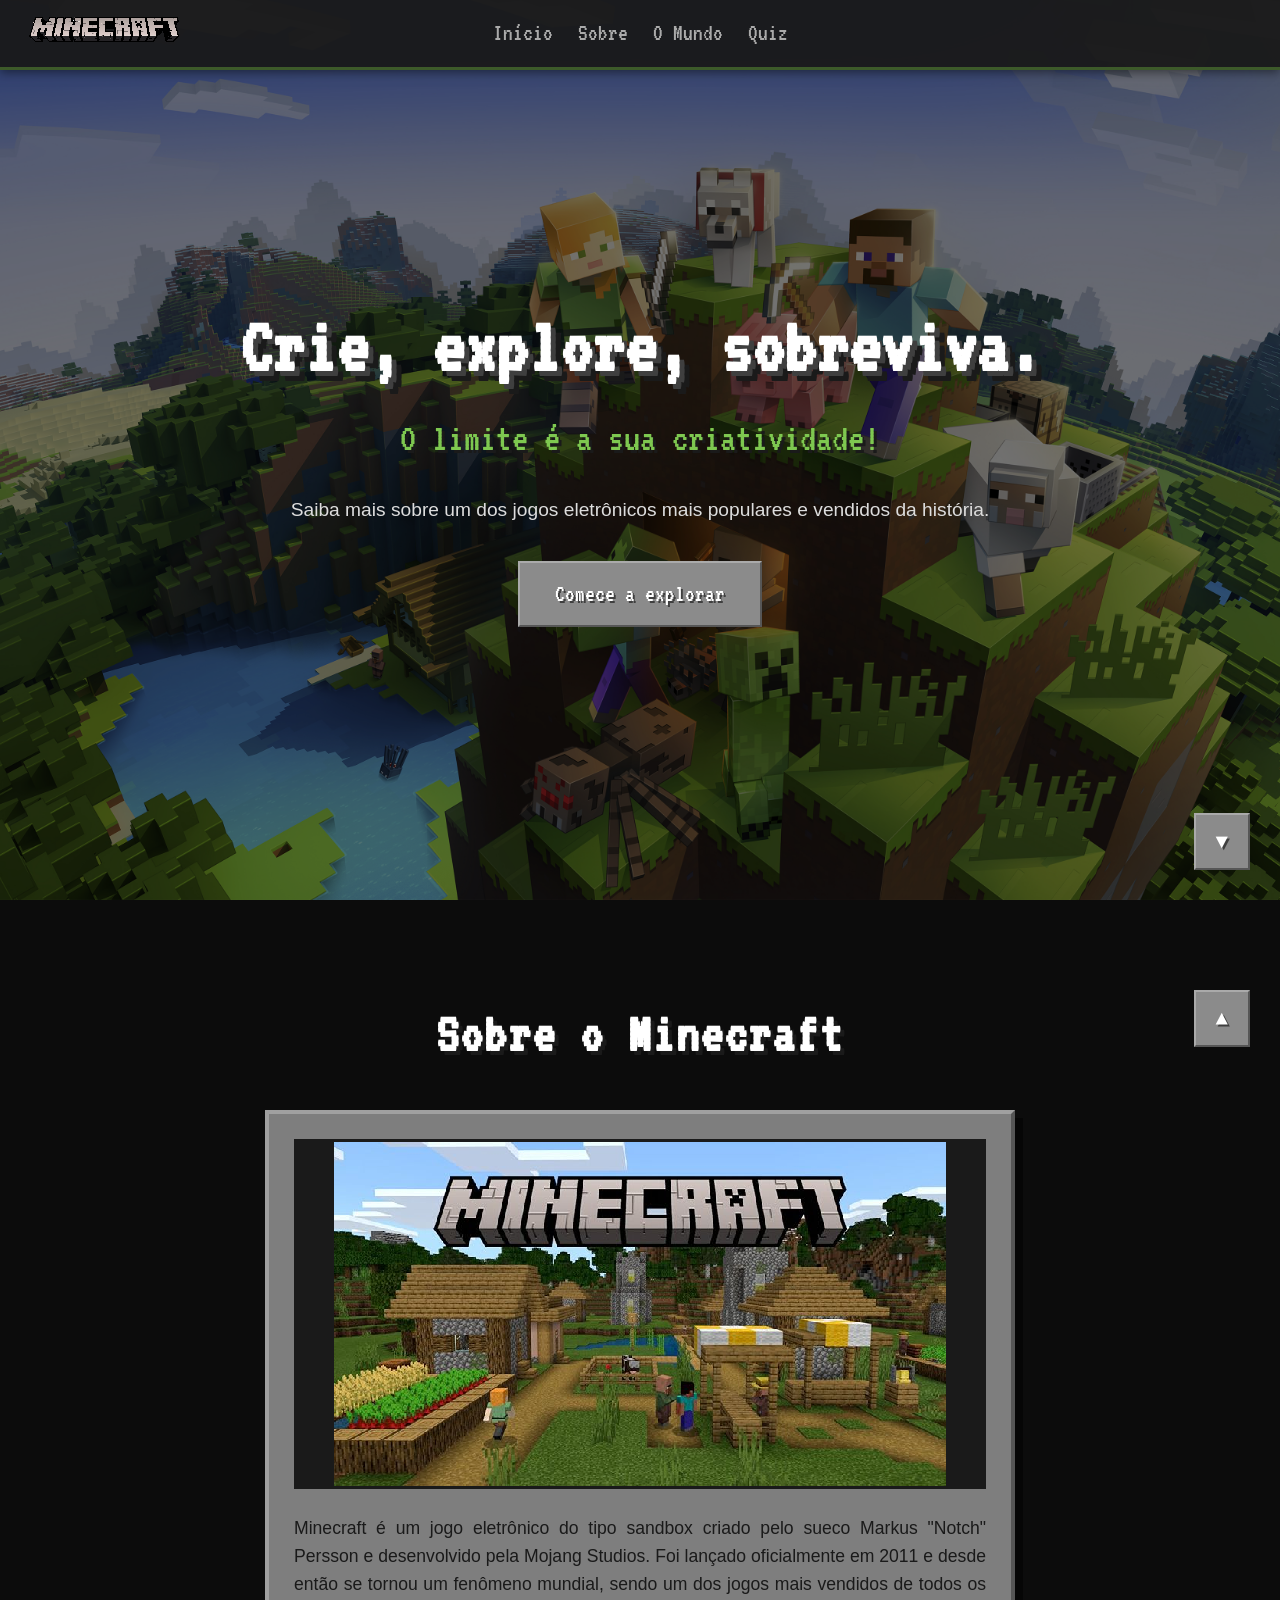
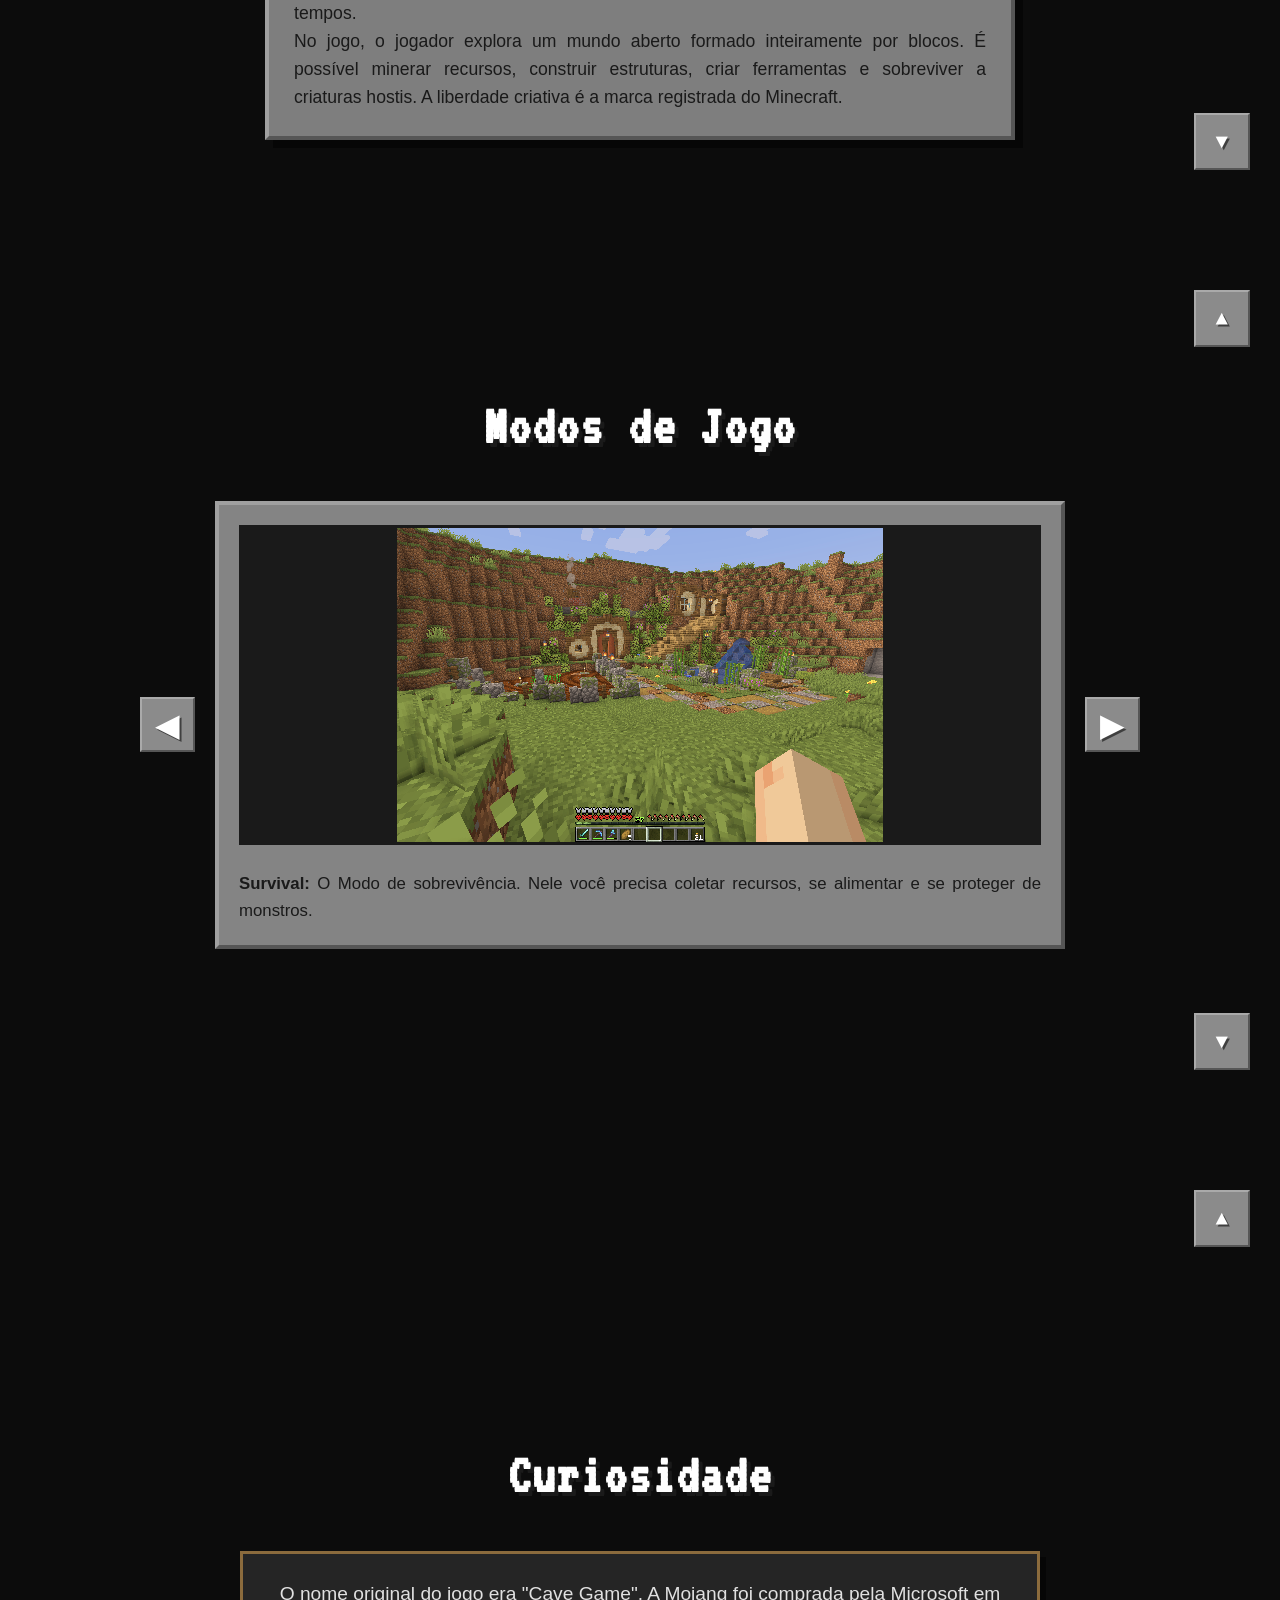
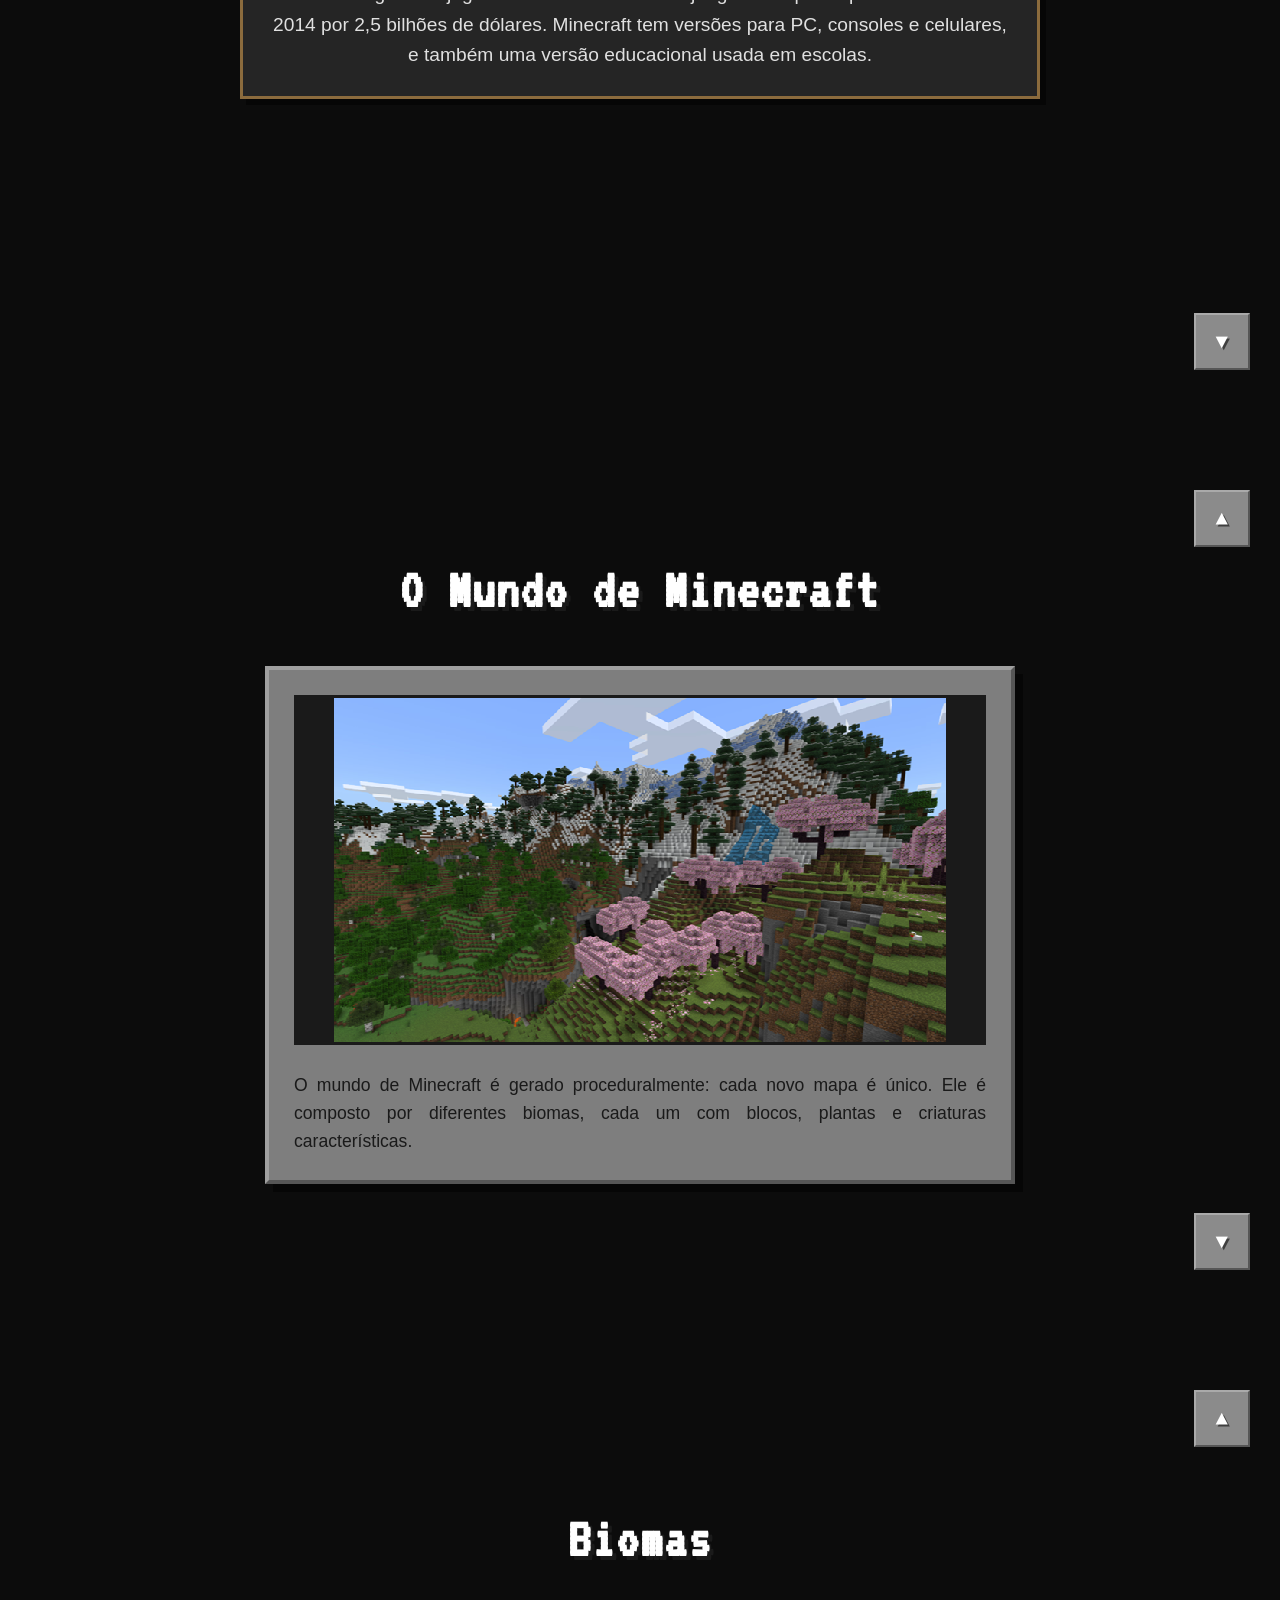
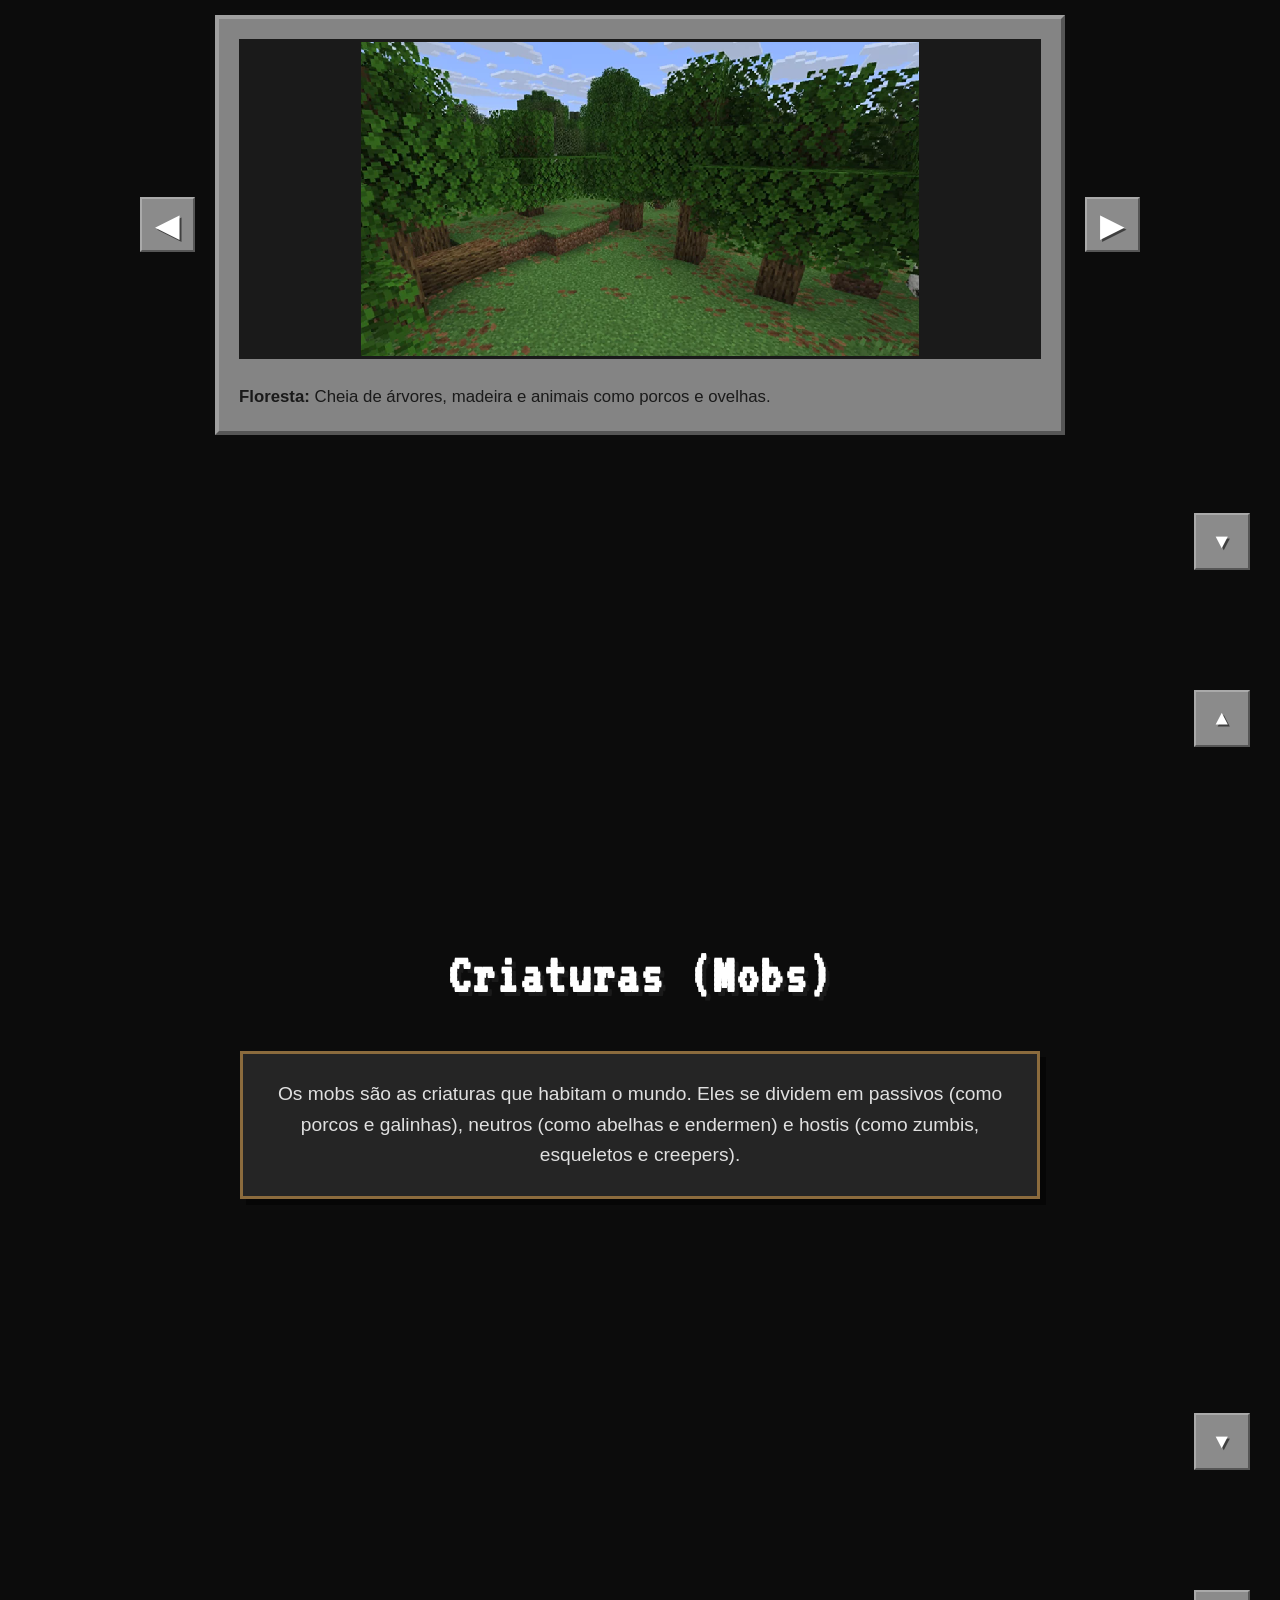
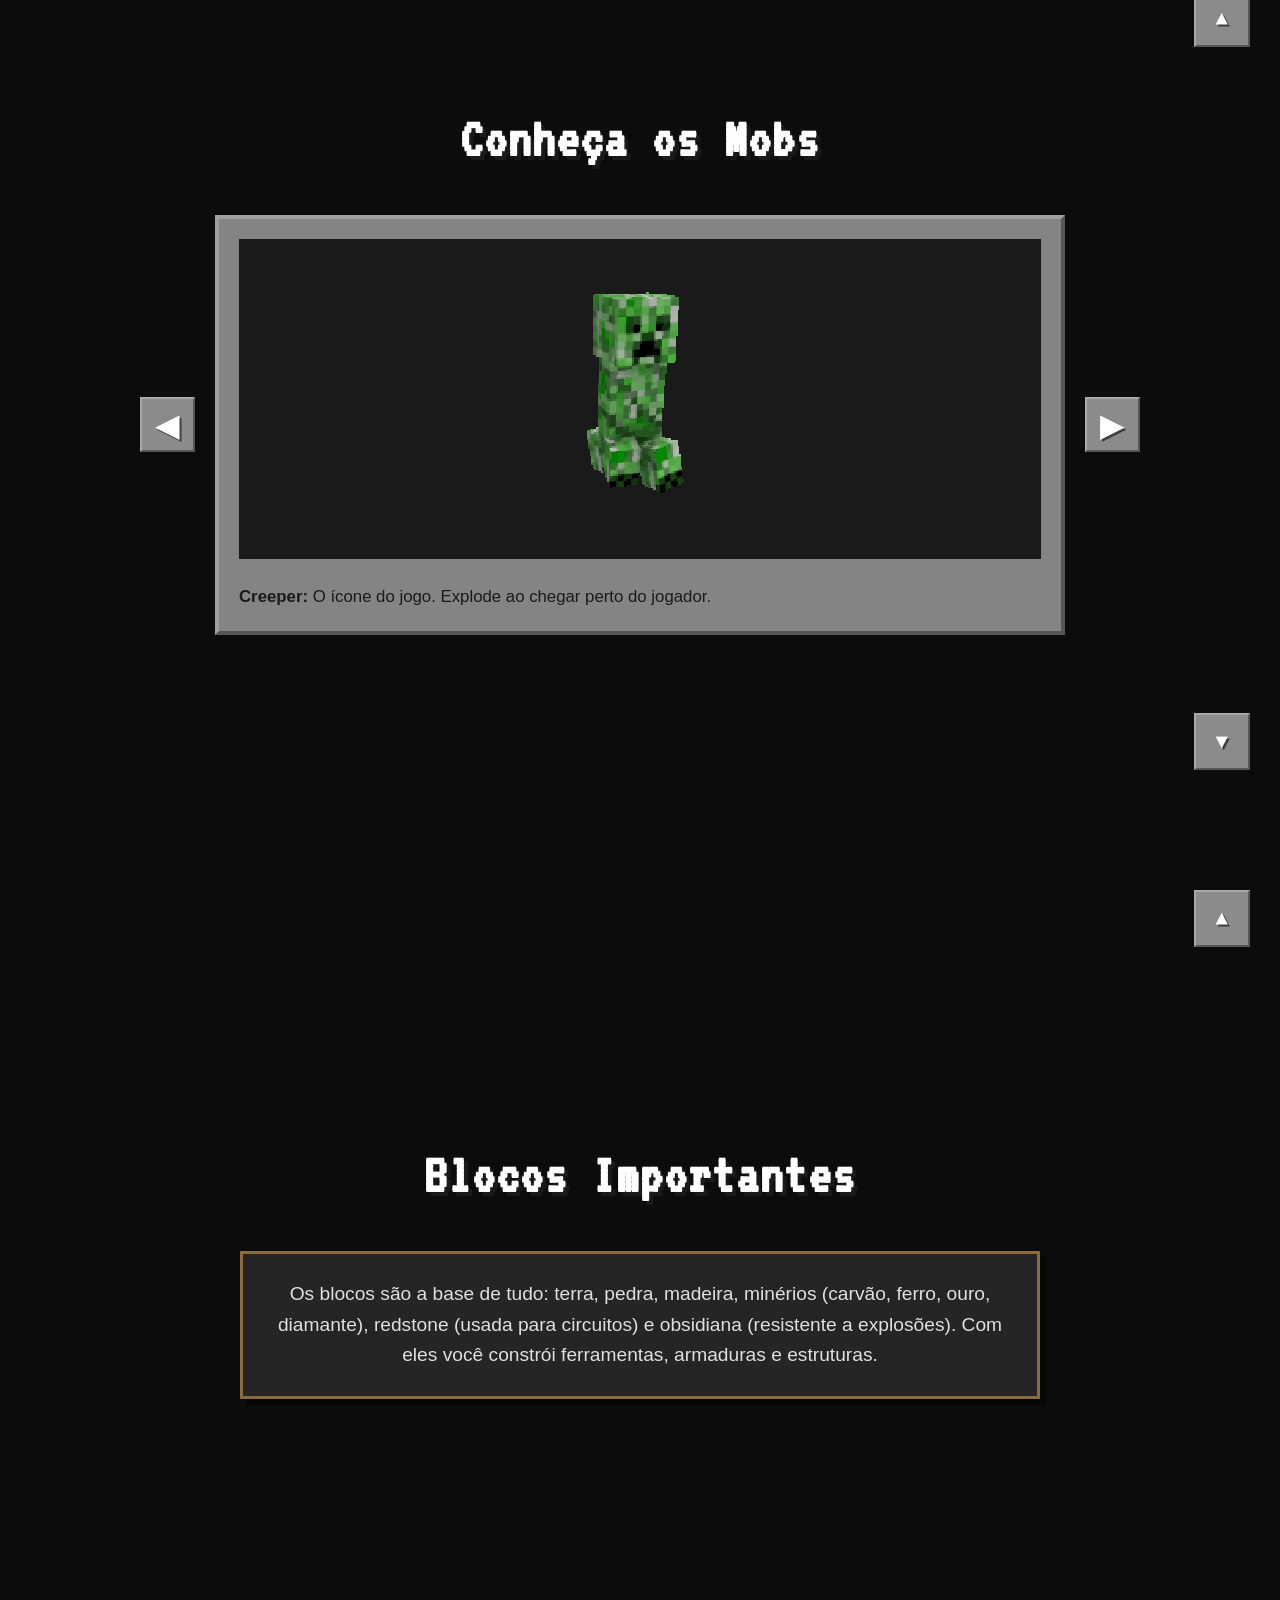
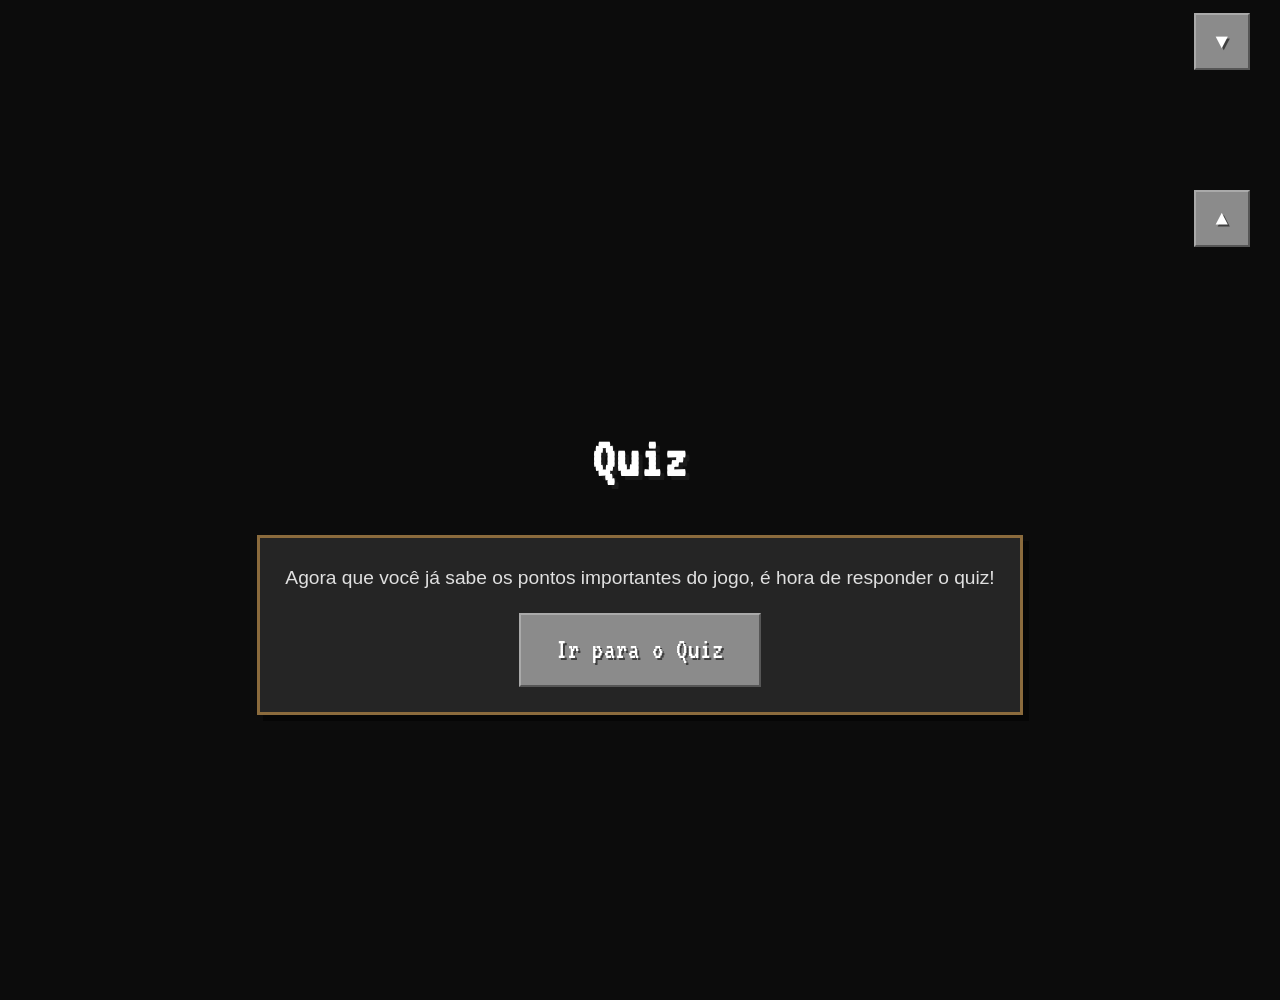
==== commit 18f85b05: "Quiz passo a passo, login, resultado e correção do Java 11 no Tomcat" ====
--- a/web/index.html
+++ b/web/index.html
@@ -177,7 +177,7 @@
     </section>
 
     <!-- ===== QUIZ (CHAMADA) ===== -->
-    <section id="quiz" class="section" style="background-image: url('img/bg-quiz.png');">
+    <section id="quiz" class="section" style="background-image: url('img/bg-quiz-v2.png');">
         <a href="#blocos" class="btn-mc btn-subir">▲</a>
         <h2>Quiz</h2>
         <div class="texto-centro">
--- a/web/css/estilo.css
+++ b/web/css/estilo.css
@@ -130,7 +130,7 @@
     text-align: justify;
 }
 
-/* ===== BOTÕES ESTILO MINECRAFT ===== */
+/* ===== BOTÕES ===== */
 .btn-mc {
     display: inline-block;
     background-color: #8b8b8b;
@@ -290,6 +290,119 @@
     box-shadow: 6px 6px 0 rgba(0,0,0,0.5);
 }
 
+/* ===== PÁGINAS DE SISTEMA ===== */
+.pagina-sistema {
+    min-height: 100vh;
+    padding-top: 90px;
+    padding-bottom: 40px;
+    display: flex;
+    flex-direction: column;
+    align-items: center;
+    justify-content: center;
+    background-size: cover;
+    background-position: center;
+    background-attachment: fixed;
+    position: relative;
+}
+
+.pagina-sistema::before {
+    content: '';
+    position: absolute;
+    top: 0; left: 0;
+    width: 100%; height: 100%;
+    background: rgba(0, 0, 0, 0.6);
+    z-index: 0;
+}
+
+.pagina-sistema > * {
+    position: relative;
+    z-index: 1;
+}
+
+/* Caixa de login/quiz */
+.caixa-sistema {
+    background-color: rgba(139, 139, 139, 0.95);
+    border: 4px solid;
+    border-color: #a0a0a0 #565656 #565656 #a0a0a0;
+    padding: 30px;
+    max-width: 480px;
+    width: 90%;
+    color: #1a1a1a;
+    box-shadow: 8px 8px 0 rgba(0,0,0,0.5);
+    text-align: center;
+}
+
+.caixa-sistema h2 {
+    font-family: 'VT323', monospace;
+    font-size: 2.2em;
+    color: #1a1a1a;
+    text-shadow: 1px 1px 0 #aaa;
+    border-bottom: 2px solid #565656;
+    padding-bottom: 8px;
+    margin-bottom: 15px;
+}
+
+.caixa-sistema p {
+    color: #1a1a1a;
+    margin-bottom: 15px;
+    text-align: center;
+}
+
+.caixa-sistema input[type="text"],
+.caixa-sistema input[type="password"] {
+    width: 100%;
+    padding: 12px;
+    margin-bottom: 18px;
+    background-color: #1a1a1a;
+    color: #fff;
+    border: 2px solid #565656;
+    font-size: 1.1em;
+    font-family: 'Segoe UI', Tahoma, sans-serif;
+}
+
+.caixa-sistema input:focus {
+    outline: none;
+    border-color: #7ec850;
+}
+
+.caixa-sistema .btn-mc {
+    width: 100%;
+    margin-top: 5px;
+}
+
+/* Mensagens de erro/sucesso */
+.msg-erro-sistema {
+    background-color: #5a1e1e;
+    color: #ff9999;
+    padding: 12px;
+    border: 1px solid #ff4444;
+    margin-bottom: 18px;
+    text-align: center;
+}
+
+.msg-sucesso-sistema {
+    background-color: #1e3a1e;
+    color: #99ff99;
+    padding: 12px;
+    border: 1px solid #44ff44;
+    margin-bottom: 18px;
+    text-align: center;
+}
+
+/* Link "voltar" nas páginas de sistema */
+.link-voltar {
+    display: inline-block;
+    margin-top: 15px;
+    color: #aaa;
+    text-decoration: none;
+    font-family: 'VT323', monospace;
+    font-size: 1.2em;
+}
+
+.link-voltar:hover {
+    color: #fff;
+}
+
 /* ===== FOOTER ===== */
 footer {
     background-color: #2a2a2a;
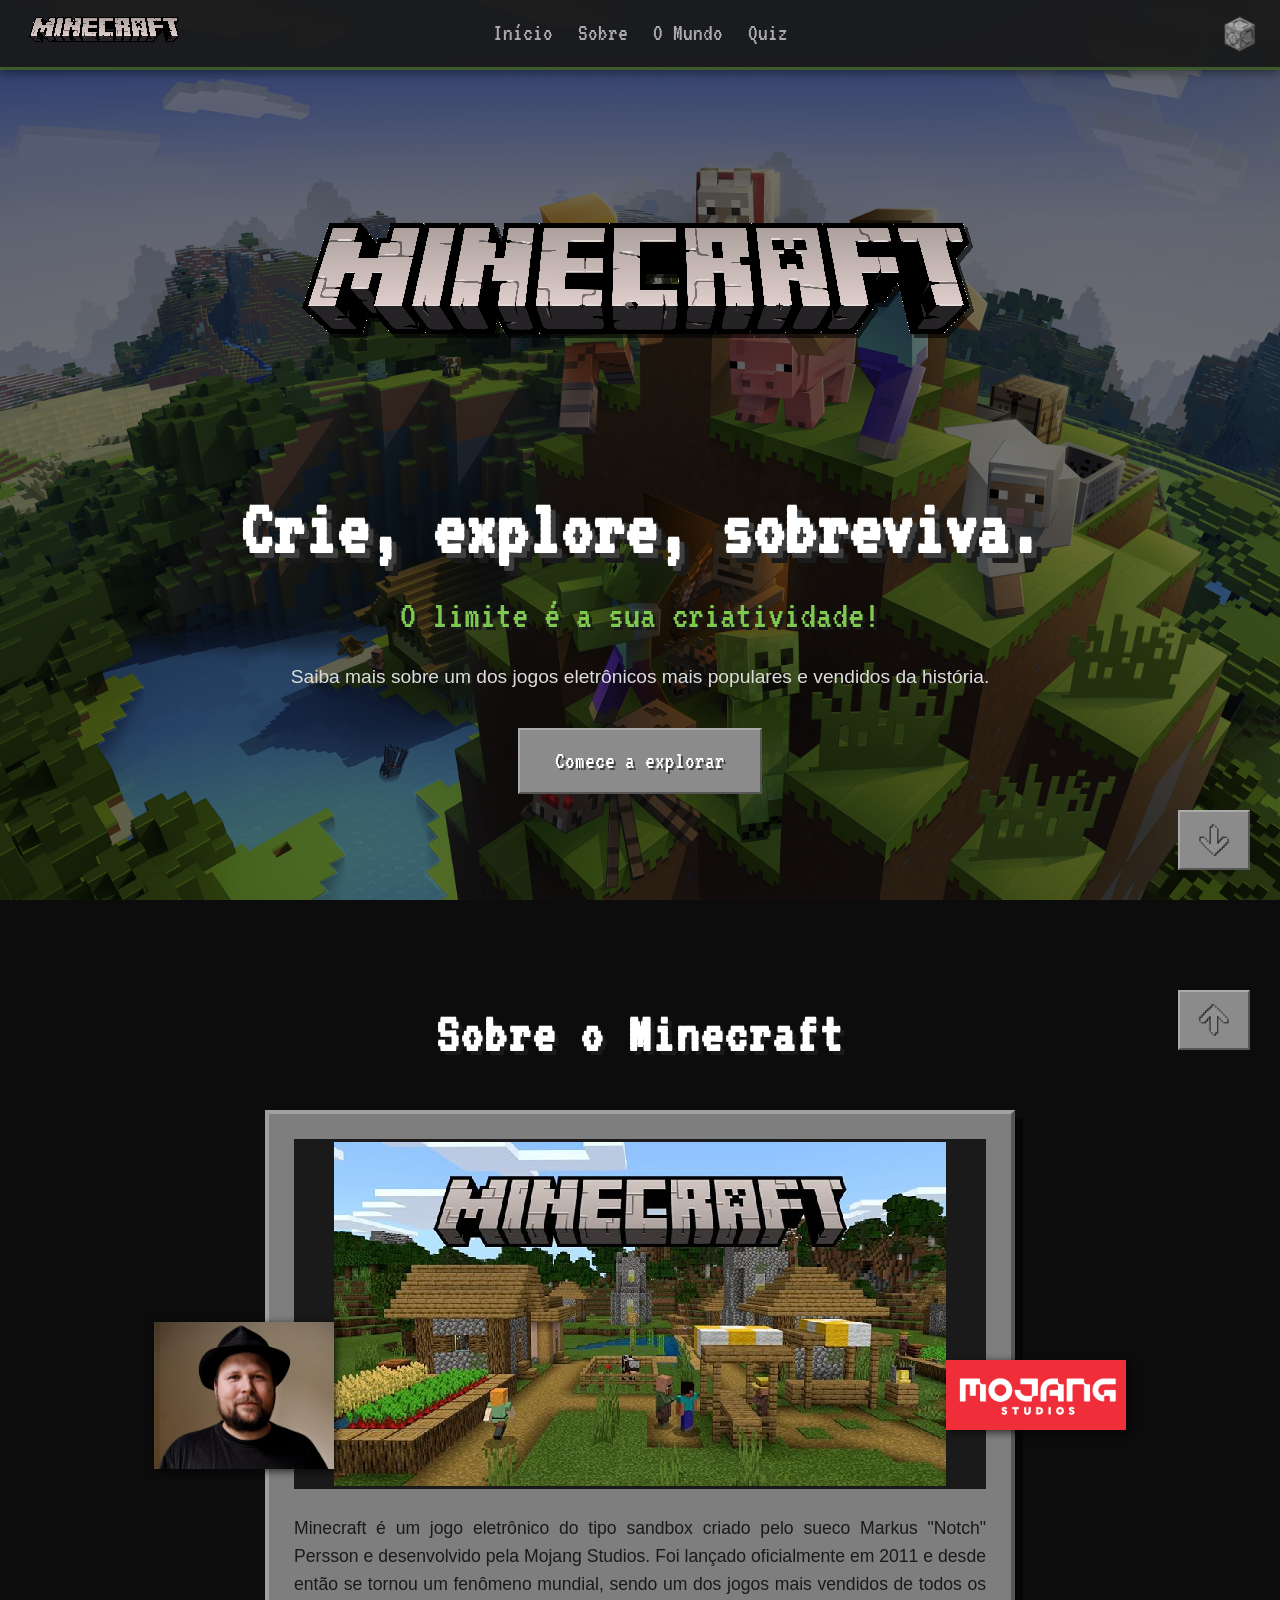
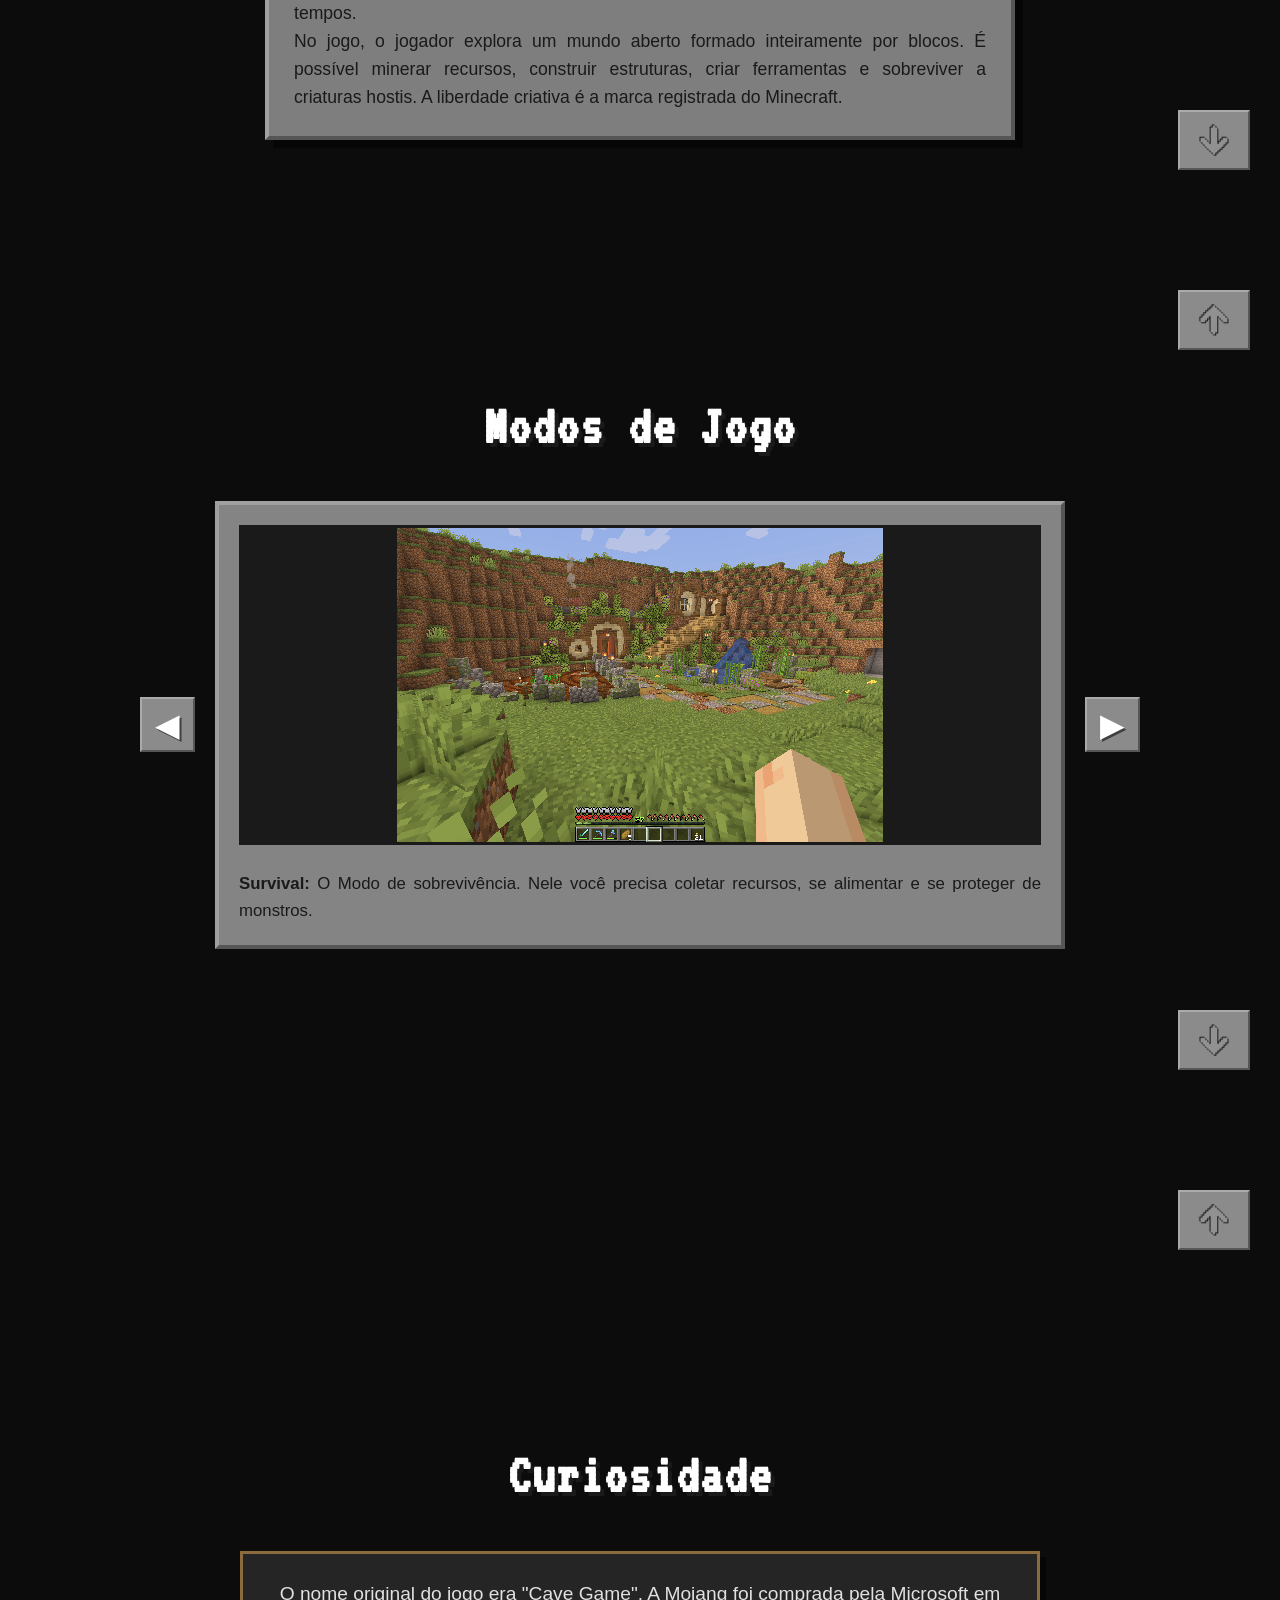
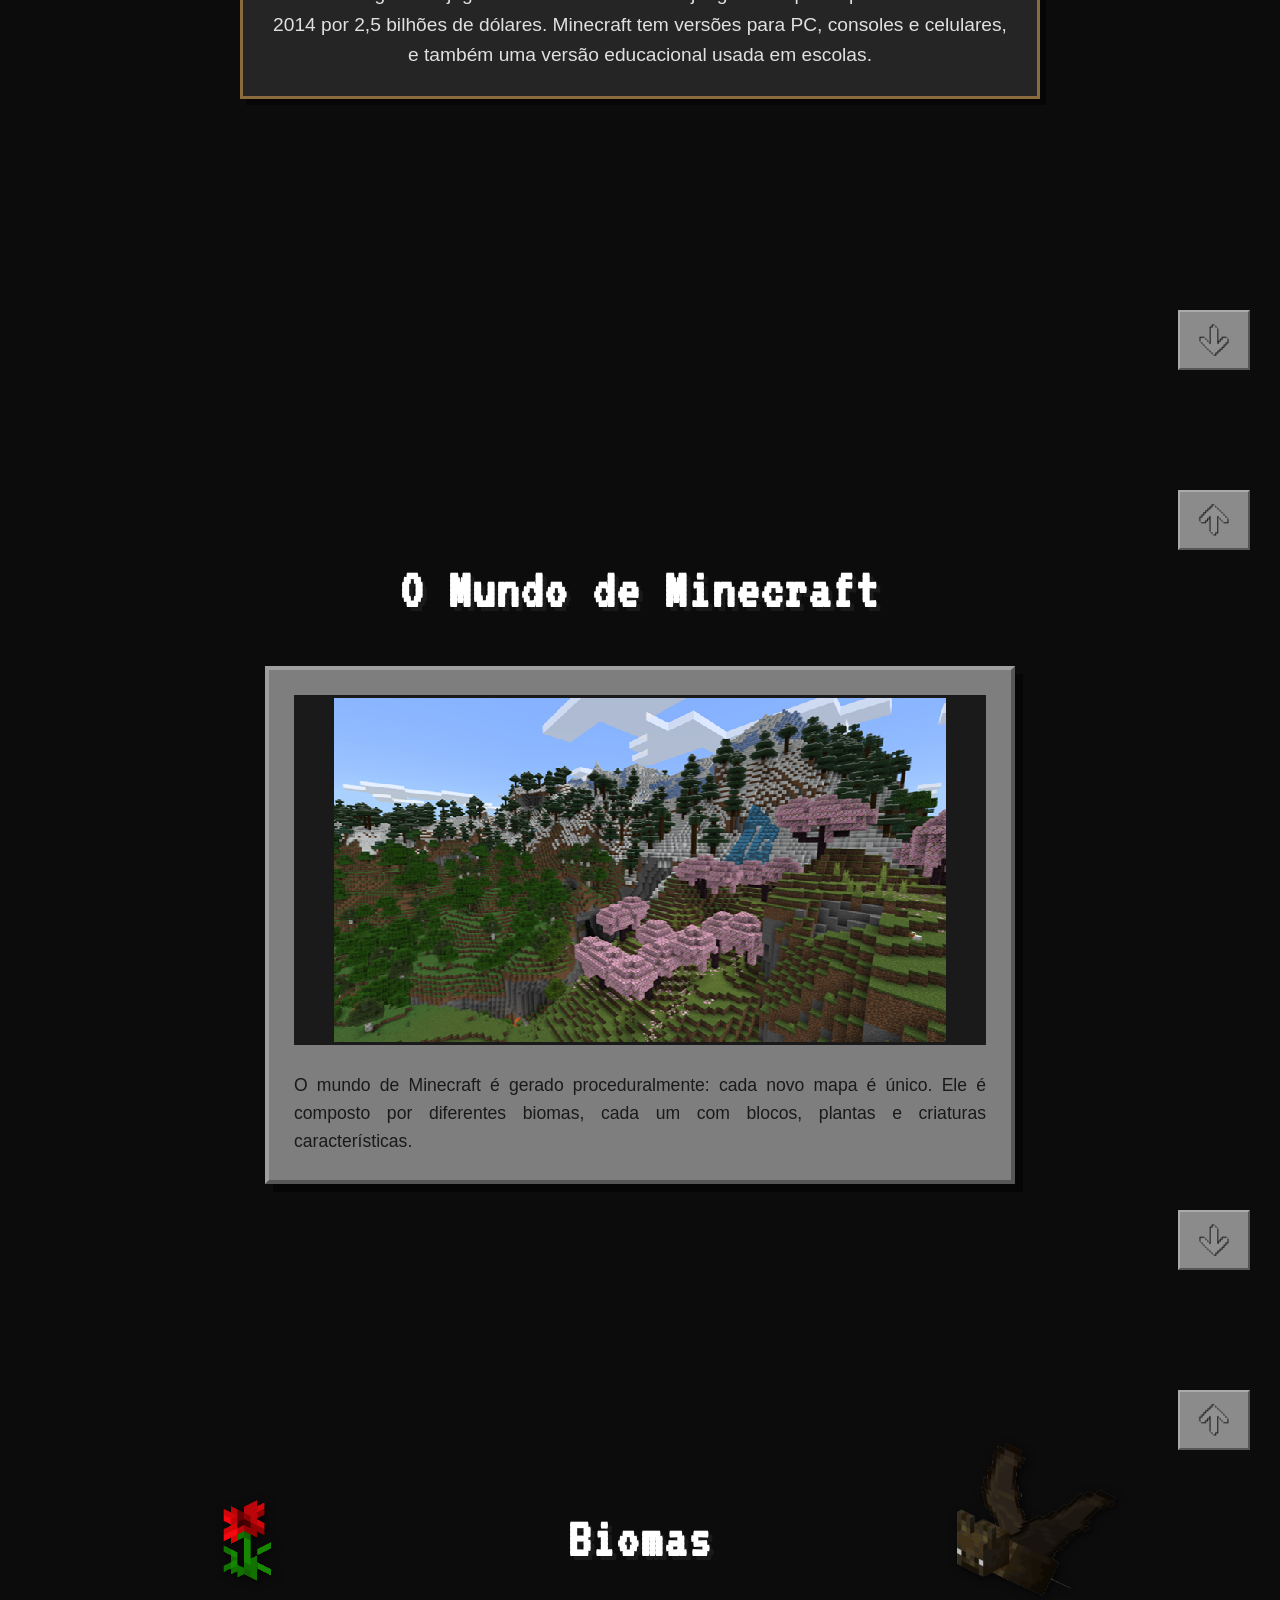
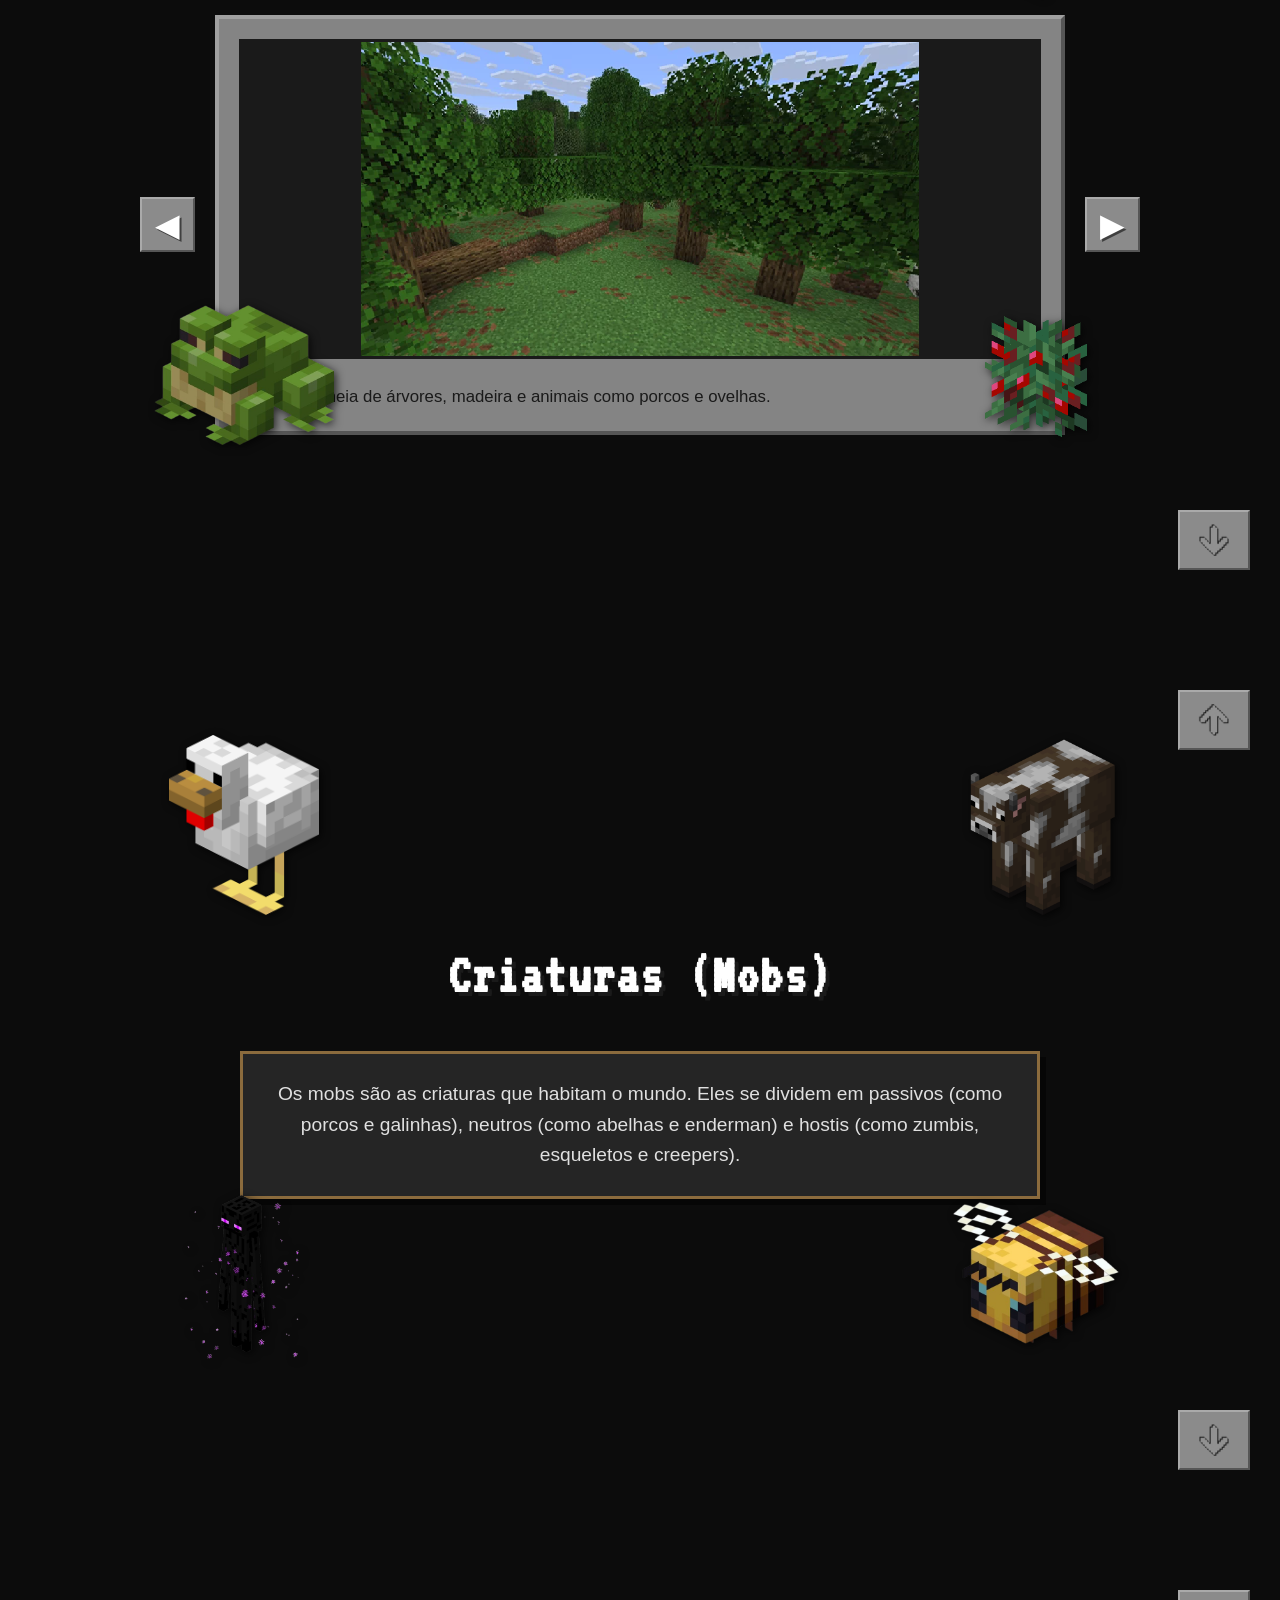
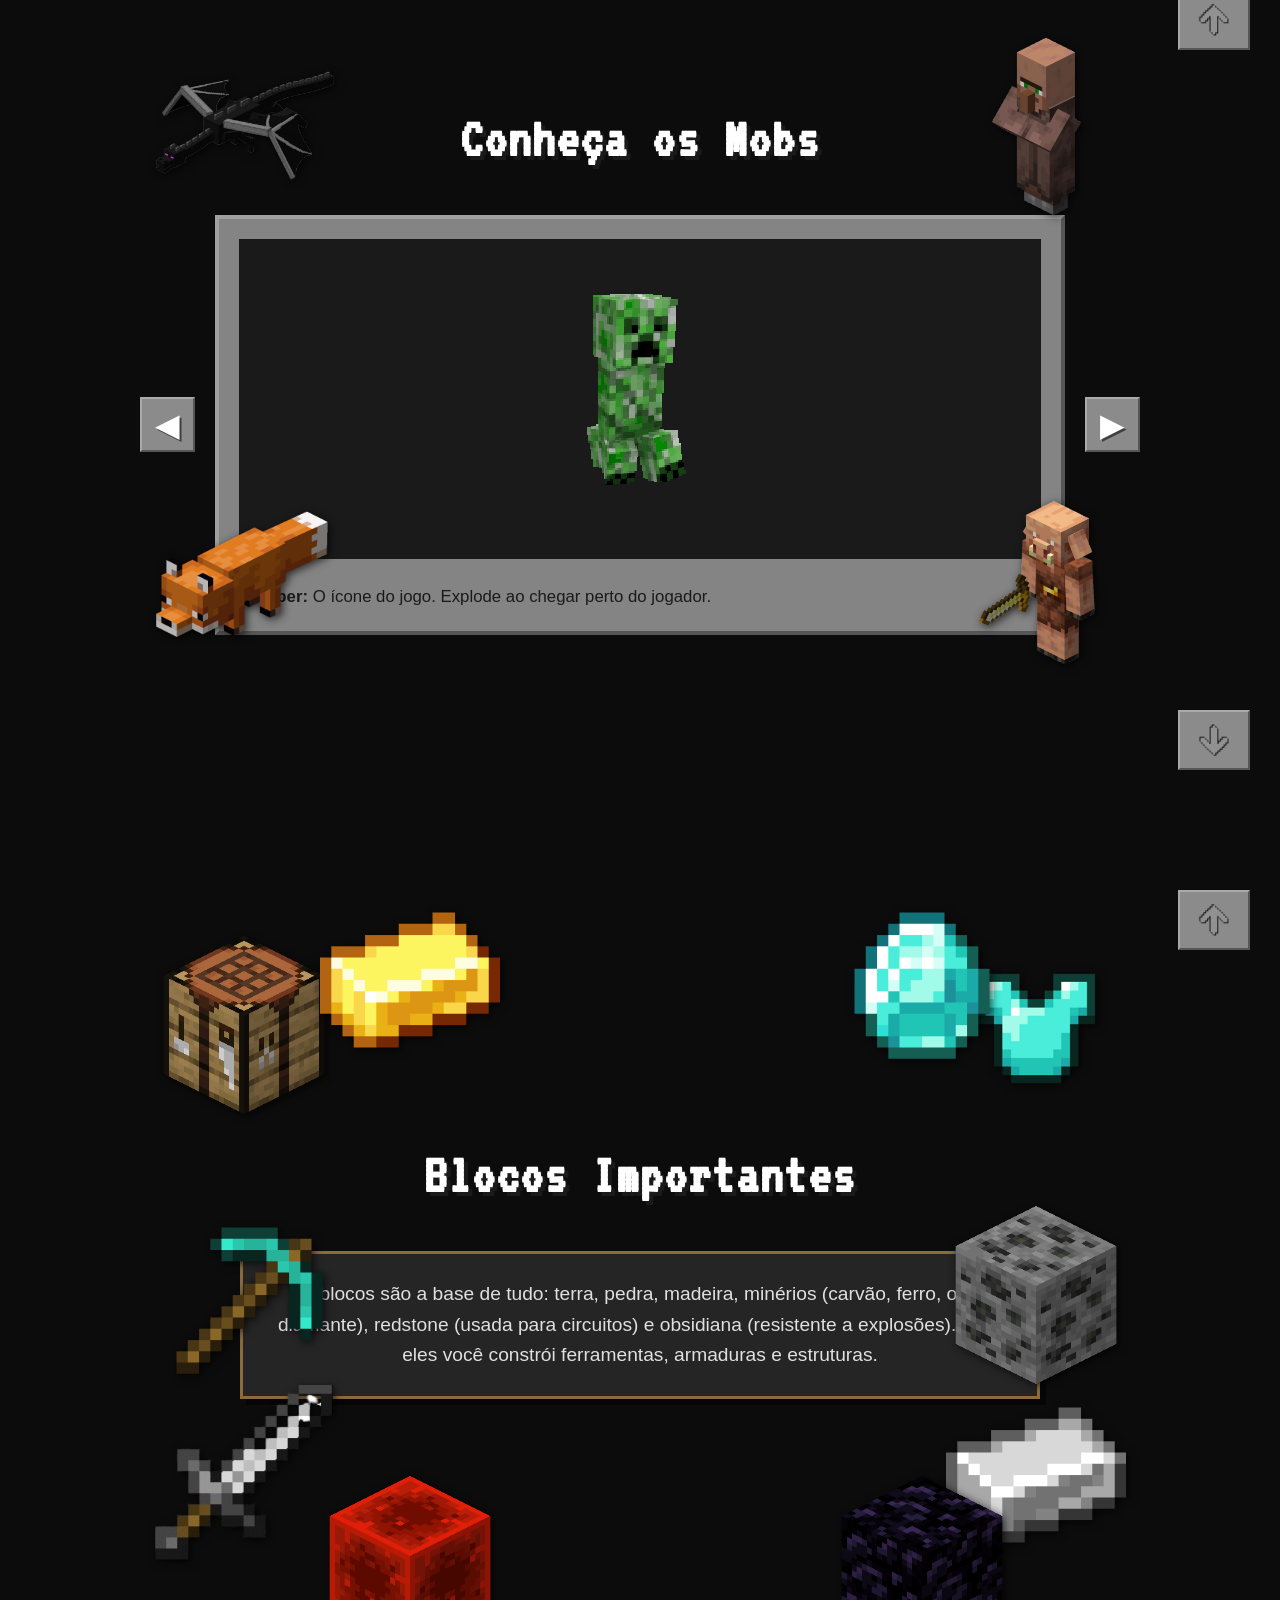
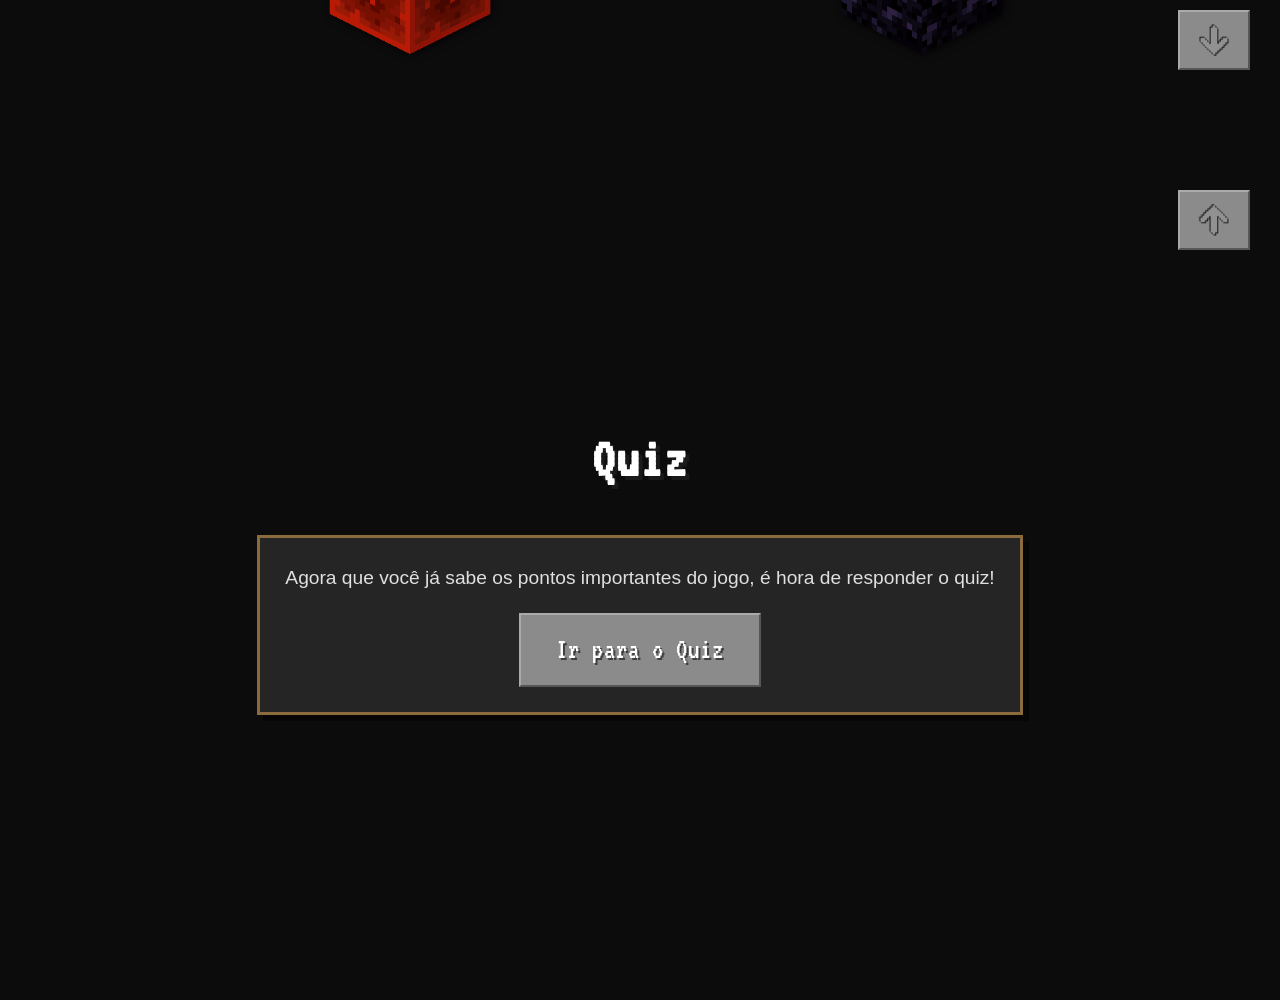
==== commit dddd7b59: "Ajustes visuais: imagens flutuantes, tooltips, carrosséis infinitos, modal de exclusão e relatórios" ====
--- a/web/index.html
+++ b/web/index.html
@@ -19,32 +19,44 @@
             <a href="#mundo">O Mundo</a>
             <a href="#quiz">Quiz</a>
         </nav>
+        <a href="adminLogin.jsp" class="admin-icon" title="Área do Administrador">
+            <img src="img/admin-icon.png" alt="Admin">
+        </a>
     </header>
 
     <!-- ===== HERO (Início) ===== -->
     <section id="inicio" class="section" style="background-image: url('img/hero.png');">
+        <img src="img/logo-minecraft.png" alt="Minecraft" class="hero-logo">
         <h1 class="hero-titulo">Crie, explore, sobreviva.</h1>
         <p class="hero-subtitulo">O limite é a sua criatividade!</p>
         <p class="hero-info">Saiba mais sobre um dos jogos eletrônicos mais populares e vendidos da história.</p>
         <a href="#sobre" class="btn-mc">Comece a explorar</a>
-        <a href="#sobre" class="btn-mc btn-descer">▼</a>
+        <a href="#sobre" class="btn-mc btn-descer"><img src="img/seta.png" alt="Descer" class="seta-img"></a>
     </section>
 
     <!-- ===== SOBRE O MINECRAFT ===== -->
     <section id="sobre" class="section" style="background-image: url('img/bg-sobre.png');">
-        <a href="#inicio" class="btn-mc btn-subir">▲</a>
+        <!-- Imagens flutuantes laterais -->
+        <div class="img-flutuante-wrapper pos-esq-meio" data-nome="Markus &quot;Notch&quot; Persson">
+            <img src="img/notch.png" alt="Notch">
+        </div>
+        <div class="img-flutuante-wrapper pos-dir-meio" data-nome="Logo da Mojang">
+            <img src="img/mojang.png" alt="Mojang">
+        </div>
+        
+        <a href="#inicio" class="btn-mc btn-subir"><img src="img/seta.png" alt="Subir" class="seta-img seta-img-cima"></a>
         <h2>Sobre o Minecraft</h2>
         <div class="caixa-moldura">
             <img src="img/sobre-imagem.jpg" alt="Minecraft">
             <p>Minecraft é um jogo eletrônico do tipo sandbox criado pelo sueco Markus "Notch" Persson e desenvolvido pela Mojang Studios. Foi lançado oficialmente em 2011 e desde então se tornou um fenômeno mundial, sendo um dos jogos mais vendidos de todos os tempos.</p>
             <p>No jogo, o jogador explora um mundo aberto formado inteiramente por blocos. É possível minerar recursos, construir estruturas, criar ferramentas e sobreviver a criaturas hostis. A liberdade criativa é a marca registrada do Minecraft.</p>
         </div>
-        <a href="#modos" class="btn-mc btn-descer">▼</a>
+        <a href="#modos" class="btn-mc btn-descer"><img src="img/seta.png" alt="Descer" class="seta-img"></a>
     </section>
 
     <!-- ===== MODOS DE JOGO (CARROSSEL) ===== -->
     <section id="modos" class="section" style="background-image: url('img/bg-modos.png');">
-        <a href="#sobre" class="btn-mc btn-subir">▲</a>
+        <a href="#sobre" class="btn-mc btn-subir"><img src="img/seta.png" alt="Subir" class="seta-img seta-img-cima"></a>
         <h2>Modos de Jogo</h2>
         <div class="carrossel-wrapper">
             <button class="seta" onclick="moverCarrossel('modos', -1)">◀</button>
@@ -70,33 +82,47 @@
             </div>
             <button class="seta" onclick="moverCarrossel('modos', 1)">▶</button>
         </div>
-        <a href="#curiosidade" class="btn-mc btn-descer">▼</a>
+        <a href="#curiosidade" class="btn-mc btn-descer"><img src="img/seta.png" alt="Descer" class="seta-img"></a>
     </section>
 
     <!-- ===== CURIOSIDADE ===== -->
     <section id="curiosidade" class="section" style="background-image: url('img/bg-curiosidade.png');">
-        <a href="#modos" class="btn-mc btn-subir">▲</a>
+        <a href="#modos" class="btn-mc btn-subir"><img src="img/seta.png" alt="Subir" class="seta-img seta-img-cima"></a>
         <h2>Curiosidade</h2>
         <div class="texto-centro">
             <p>O nome original do jogo era "Cave Game". A Mojang foi comprada pela Microsoft em 2014 por 2,5 bilhões de dólares. Minecraft tem versões para PC, consoles e celulares, e também uma versão educacional usada em escolas.</p>
         </div>
-        <a href="#mundo" class="btn-mc btn-descer">▼</a>
+        <a href="#mundo" class="btn-mc btn-descer"><img src="img/seta.png" alt="Descer" class="seta-img"></a>
     </section>
 
     <!-- ===== O MUNDO DE MINECRAFT ===== -->
     <section id="mundo" class="section" style="background-image: url('img/bg-mundo.png');">
-        <a href="#curiosidade" class="btn-mc btn-subir">▲</a>
+        <a href="#curiosidade" class="btn-mc btn-subir"><img src="img/seta.png" alt="Subir" class="seta-img seta-img-cima"></a>
         <h2>O Mundo de Minecraft</h2>
         <div class="caixa-moldura">
             <img src="img/mundo-imagem.png" alt="Mundo de Minecraft">
             <p>O mundo de Minecraft é gerado proceduralmente: cada novo mapa é único. Ele é composto por diferentes biomas, cada um com blocos, plantas e criaturas características.</p>
         </div>
-        <a href="#biomas" class="btn-mc btn-descer">▼</a>
+        <a href="#biomas" class="btn-mc btn-descer"><img src="img/seta.png" alt="Descer" class="seta-img"></a>
     </section>
 
     <!-- ===== BIOMAS (CARROSSEL) ===== -->
     <section id="biomas" class="section" style="background-image: url('img/bg-biomas.png');">
-        <a href="#mundo" class="btn-mc btn-subir">▲</a>
+        <!-- Imagens flutuantes laterais -->
+        <div class="img-flutuante-wrapper pos-esq-cima tooltip-baixo" data-nome="Flor: florestas e planícies">
+            <img src="img/flor.png" alt="Flor">
+        </div>
+        <div class="img-flutuante-wrapper pos-dir-cima tooltip-baixo" data-nome="Morcego: Cavernas">
+            <img src="img/morcego.png" alt="Morcego">
+        </div>
+        <div class="img-flutuante-wrapper pos-esq-baixo" data-nome="Sapo: Pântano">
+            <img src="img/sapo.png" alt="Sapo">
+        </div>
+        <div class="img-flutuante-wrapper pos-dir-baixo" data-nome="Bagas doces: Taiga">
+            <img src="img/bagas.png" alt="Bagas doces">
+        </div>
+        
+        <a href="#mundo" class="btn-mc btn-subir"><img src="img/seta.png" alt="Subir" class="seta-img seta-img-cima"></a>
         <h2>Biomas</h2>
         <div class="carrossel-wrapper">
             <button class="seta" onclick="moverCarrossel('biomas', -1)">◀</button>
@@ -122,22 +148,50 @@
             </div>
             <button class="seta" onclick="moverCarrossel('biomas', 1)">▶</button>
         </div>
-        <a href="#mobs" class="btn-mc btn-descer">▼</a>
+        <a href="#mobs" class="btn-mc btn-descer"><img src="img/seta.png" alt="Descer" class="seta-img"></a>
     </section>
 
     <!-- ===== CRIATURAS (MOBS) - INTRO ===== -->
     <section id="mobs" class="section" style="background-image: url('img/bg-mobs.png');">
-        <a href="#biomas" class="btn-mc btn-subir">▲</a>
+        <!-- Imagens flutuantes laterais -->
+        <div class="img-flutuante-wrapper pos-esq-cima tooltip-baixo" data-nome="Galinha">
+            <img src="img/galinha.png" alt="Galinha">
+        </div>
+        <div class="img-flutuante-wrapper pos-dir-cima tooltip-baixo" data-nome="Vaca">
+            <img src="img/vaca.png" alt="Vaca">
+        </div>
+        <div class="img-flutuante-wrapper pos-esq-baixo" data-nome="Enderman">
+            <img src="img/enderman.png" alt="Enderman">
+        </div>
+        <div class="img-flutuante-wrapper pos-dir-baixo" data-nome="Abelha">
+            <img src="img/abelha.png" alt="Abelha">
+        </div>
+        
+        <a href="#biomas" class="btn-mc btn-subir"><img src="img/seta.png" alt="Subir" class="seta-img seta-img-cima"></a>
         <h2>Criaturas (Mobs)</h2>
         <div class="texto-centro">
-            <p>Os mobs são as criaturas que habitam o mundo. Eles se dividem em passivos (como porcos e galinhas), neutros (como abelhas e endermen) e hostis (como zumbis, esqueletos e creepers).</p>
-        </div>
-        <a href="#mobs-carrossel" class="btn-mc btn-descer">▼</a>
+            <p>Os mobs são as criaturas que habitam o mundo. Eles se dividem em passivos (como porcos e galinhas), neutros (como abelhas e enderman) e hostis (como zumbis, esqueletos e creepers).</p>
+        </div>
+        <a href="#mobs-carrossel" class="btn-mc btn-descer"><img src="img/seta.png" alt="Descer" class="seta-img"></a>
     </section>
 
     <!-- ===== CRIATURAS (MOBS) - CARROSSEL ===== -->
     <section id="mobs-carrossel" class="section" style="background-image: url('img/bg-mobs.png');">
-        <a href="#mobs" class="btn-mc btn-subir">▲</a>
+        <!-- Imagens flutuantes laterais -->
+        <div class="img-flutuante-wrapper pos-esq-cima tooltip-baixo" data-nome="Ender Dragon">
+            <img src="img/enderdragon.png" alt="Ender Dragon">
+        </div>
+        <div class="img-flutuante-wrapper pos-dir-cima tooltip-baixo" data-nome="Aldeão">
+            <img src="img/aldeao.png" alt="Aldeão">
+        </div>
+        <div class="img-flutuante-wrapper pos-esq-baixo" data-nome="Raposa">
+            <img src="img/raposa.png" alt="Raposa">
+        </div>
+        <div class="img-flutuante-wrapper pos-dir-baixo" data-nome="Piglin">
+            <img src="img/piglin.png" alt="Piglin">
+        </div>
+        
+        <a href="#mobs" class="btn-mc btn-subir"><img src="img/seta.png" alt="Subir" class="seta-img seta-img-cima"></a>
         <h2>Conheça os Mobs</h2>
         <div class="carrossel-wrapper">
             <button class="seta" onclick="moverCarrossel('mobs', -1)">◀</button>
@@ -163,22 +217,55 @@
             </div>
             <button class="seta" onclick="moverCarrossel('mobs', 1)">▶</button>
         </div>
-        <a href="#blocos" class="btn-mc btn-descer">▼</a>
+        <a href="#blocos" class="btn-mc btn-descer"><img src="img/seta.png" alt="Descer" class="seta-img"></a>
     </section>
 
     <!-- ===== BLOCOS IMPORTANTES ===== -->
     <section id="blocos" class="section" style="background-image: url('img/bg-blocos.png');">
-        <a href="#mobs-carrossel" class="btn-mc btn-subir">▲</a>
+        <!-- 10 imagens flutuantes -->
+        <div class="img-flutuante-wrapper pos-esq-cima tooltip-baixo" data-nome="Mesa de trabalho">
+            <img src="img/mesa.png" alt="Mesa de trabalho">
+        </div>
+        <div class="img-flutuante-wrapper pos-esq-meio" data-nome="Picareta de diamante">
+            <img src="img/picareta.png" alt="Picareta">
+        </div>
+        <div class="img-flutuante-wrapper pos-esq-baixo" data-nome="Espada de ferro">
+            <img src="img/espada.png" alt="Espada">
+        </div>
+        <div class="img-flutuante-wrapper pos-dir-cima tooltip-baixo" data-nome="Peitoral de diamante">
+            <img src="img/peitoral.png" alt="Peitoral">
+        </div>
+        <div class="img-flutuante-wrapper pos-dir-meio" data-nome="Minério de carvão">
+            <img src="img/carvao.png" alt="Carvão">
+        </div>
+        <div class="img-flutuante-wrapper pos-dir-baixo" data-nome="Barra de ferro">
+            <img src="img/ferro.png" alt="Ferro">
+        </div>
+        <!-- 4 imagens restantes ficam no topo e embaixo, centralizadas -->
+        <div class="img-flutuante-wrapper tooltip-baixo" style="top: 10%; left: 25%;" data-nome="Barra de ouro">
+            <img src="img/ouro.png" alt="Ouro">
+        </div>
+        <div class="img-flutuante-wrapper tooltip-baixo" style="top: 10%; left: 65%;" data-nome="Diamante">
+            <img src="img/diamante.png" alt="Diamante">
+        </div>
+        <div class="img-flutuante-wrapper" style="bottom: 5%; left: 25%;" data-nome="Bloco de redstone">
+            <img src="img/redstone.png" alt="Redstone">
+        </div>
+        <div class="img-flutuante-wrapper" style="bottom: 5%; left: 65%;" data-nome="Obsidiana">
+            <img src="img/obsidiana.png" alt="Obsidiana">
+        </div>
+        
+        <a href="#mobs-carrossel" class="btn-mc btn-subir"><img src="img/seta.png" alt="Subir" class="seta-img seta-img-cima"></a>
         <h2>Blocos Importantes</h2>
         <div class="texto-centro">
             <p>Os blocos são a base de tudo: terra, pedra, madeira, minérios (carvão, ferro, ouro, diamante), redstone (usada para circuitos) e obsidiana (resistente a explosões). Com eles você constrói ferramentas, armaduras e estruturas.</p>
         </div>
-        <a href="#quiz" class="btn-mc btn-descer">▼</a>
+        <a href="#quiz" class="btn-mc btn-descer"><img src="img/seta.png" alt="Descer" class="seta-img"></a>
     </section>
 
     <!-- ===== QUIZ (CHAMADA) ===== -->
     <section id="quiz" class="section" style="background-image: url('img/bg-quiz-v2.png');">
-        <a href="#blocos" class="btn-mc btn-subir">▲</a>
+        <a href="#blocos" class="btn-mc btn-subir"><img src="img/seta.png" alt="Subir" class="seta-img seta-img-cima"></a>
         <h2>Quiz</h2>
         <div class="texto-centro">
             <p>Agora que você já sabe os pontos importantes do jogo, é hora de responder o quiz!</p>
@@ -202,9 +289,12 @@
 
             estadoCarrossel[id] += direcao;
 
-            // Limita entre 0 e total-1
-            if (estadoCarrossel[id] < 0) estadoCarrossel[id] = 0;
-            if (estadoCarrossel[id] >= total) estadoCarrossel[id] = total - 1;
+            // Carrosel circular (infinito)
+            if (estadoCarrossel[id] < 0) {
+                estadoCarrossel[id] = total - 1;
+            } else if (estadoCarrossel[id] >= total) {
+                estadoCarrossel[id] = 0;
+            }
 
             const deslocamento = -estadoCarrossel[id] * 100;
             track.style.transform = 'translateX(' + deslocamento + '%)';
--- a/web/css/estilo.css
+++ b/web/css/estilo.css
@@ -164,7 +164,13 @@
     right: 30px;
     z-index: 2;
     font-size: 1.3em;
-    padding: 10px 20px;
+    padding: 12px 20px;
+    line-height: 1.5em;
+    display: flex;
+    align-items: center;
+    justify-content: center;
+    min-width: 60px;
+    min-height: 60px;
 }
 
 /* Botão subir */
@@ -174,7 +180,13 @@
     right: 30px;
     z-index: 2;
     font-size: 1.3em;
-    padding: 10px 20px;
+    padding: 12px 20px;
+    line-height: 1.5em;
+    display: flex;
+    align-items: center;
+    justify-content: center;
+    min-width: 60px;
+    min-height: 60px;
 }
 
 /* ===== CARROSSEL DE IMAGENS ===== */
@@ -258,7 +270,16 @@
     text-shadow: 5px 5px 0 #3f3f3f, 10px 10px 0 #1a1a1a;
     text-align: center;
     line-height: 1.1;
-    margin-bottom: 15px;
+    margin-bottom: 10px;
+}
+
+.hero-logo {
+    height: 400px;
+    width: auto;
+    display: block;
+    margin: 0 auto 5px auto;
+    image-rendering: pixelated;
+    filter: drop-shadow(4px 4px 0 rgba(0, 0, 0, 0.6));
 }
 
 .hero-subtitulo {
@@ -267,7 +288,7 @@
     color: #7ec850;
     text-shadow: 3px 3px 0 #1a1a1a;
     text-align: center;
-    margin-bottom: 25px;
+    margin-bottom: 15px;
 }
 
 .hero-info {
@@ -276,6 +297,13 @@
     text-align: center;
     max-width: 700px;
     margin-bottom: 35px;
+}
+
+#inicio {
+    justify-content: flex-start;
+    padding-top: 100px;
+    padding-top: 80px;
+    padding-bottom: 40px;
 }
 
 /* ===== TEXTO CENTRALIZADO EM SEÇÃO ===== */
@@ -403,12 +431,198 @@
     color: #fff;
 }
 
-/* ===== FOOTER ===== */
-footer {
-    background-color: #2a2a2a;
-    text-align: center;
-    padding: 20px;
-    border-top: 3px solid #8b6b3d;
-    color: #888;
-    font-size: 0.9em;
+/* ===== IMAGENS FLUTUANTES COM TOOLTIP ===== */
+.img-flutuante-wrapper {
+    position: absolute !important;
+    width: 180px;
+    height: 180px;
+    cursor: pointer;
+    z-index: 2 !important;
+    transition: transform 0.3s ease;
+}
+
+.img-flutuante-wrapper img {
+    width: 100%;
+    height: 100%;
+    object-fit: contain;
+    filter: drop-shadow(2px 2px 4px rgba(0,0,0,0.7));
+    transition: filter 0.3s ease;
+}
+
+.img-flutuante-wrapper:hover {
+    transform: scale(1.35);
+    z-index: 10;
+}
+
+.img-flutuante-wrapper:hover img {
+    filter: drop-shadow(3px 3px 8px rgba(0,0,0,0.9)) brightness(1.1);
+}
+
+/* Tooltip que aparece ao passar o mouse */
+.img-flutuante-wrapper::after {
+    content: attr(data-nome);
+    position: absolute;
+    bottom: 105%;
+    left: 50%;
+    transform: translateX(-50%);
+    background-color: rgba(26, 26, 26, 0.95);
+    color: #7ec850;
+    font-family: 'VT323', monospace;
+    font-size: 1.1em;
+    padding: 5px 12px;
+    border: 2px solid #7ec850;
+    white-space: nowrap;
+    opacity: 0;
+    pointer-events: none;
+    transition: opacity 0.3s ease, bottom 0.3s ease;
+}
+
+.img-flutuante-wrapper:hover::after {
+    opacity: 1;
+    bottom: 110%;
+}
+
+/* Posições específicas por seção */
+.pos-esq-cima { top: 15%; left: 12%; }
+.pos-esq-baixo { bottom: 15%; left: 12%; }
+.pos-dir-cima { top: 15%; right: 12%; }
+.pos-dir-baixo { bottom: 15%; right: 12%; }
+.pos-esq-meio { top: 45%; left: 12%; }
+.pos-dir-meio { top: 45%; right: 12%; }
+
+/* Seção de blocos */
+.secao-blocos .img-flutuante-wrapper { width: 75px; height: 75px; }
+
+.section > .img-flutuante-wrapper {
+    position: absolute;
+    z-index: 2;
+}
+
+/* Tooltips que aparecem abaixo das imagens */
+.img-flutuante-wrapper.tooltip-baixo::after {
+    bottom: auto;
+    top: 105%;
+    transition: opacity 0.3s ease, top 0.3s ease;
+}
+
+.img-flutuante-wrapper.tooltip-baixo:hover::after {
+    opacity: 1;
+    top: 110%;
+    bottom: auto;
+}
+
+/* Ícone de admin no canto superior direito do header */
+.admin-icon {
+    position: absolute;
+    right: 25px;
+    top: 50%;
+    transform: translateY(-50%);
+    z-index: 1001;
+    text-decoration: none;
+    display: flex;
+    align-items: center;
+}
+
+/* Imagem do ícone */
+.admin-icon img {
+    height: 35px;
+    filter: grayscale(1);
+    transition: filter 0.2s, transform 0.2s;
+}
+
+.admin-icon:hover img {
+    filter: grayscale(0);
+    transform: scale(1.15);
+}
+
+/* Imagem da seta dentro dos botões */
+.seta-img {
+    height: 30px;
+    width: auto;
+    display: block;
+    filter: drop-shadow(1px 1px 0 #1a1a1a) drop-shadow(-1px -1px 0 #1a1a1a);
+    transition: transform 0.2s;
+}
+
+.seta-img-cima {
+    transform: rotate(180deg);
+}
+
+/* GIF no resultado do quiz */
+.gif-resultado {
+    display: block;
+    margin: 8px auto;
+    width: 120px !important;
+    max-width: 120px !important;
+    height: auto !important;
+    image-rendering: pixelated;
+    border: 2px solid #1a1a1a;
+    box-shadow: 2px 2px 0 rgba(0,0,0,0.5);
+}
+
+/* ===== MODAL DE EXCLUSÃO ===== */
+.modal-overlay {
+    position: fixed !important;
+    top: 0 !important;
+    left: 0 !important;
+    width: 100% !important;
+    height: 100% !important;
+    background-color: rgba(0, 0, 0, 0.8);
+    display: none;
+    align-items: center;
+    justify-content: center;
+    z-index: 2000 !important;
+}
+
+.modal-overlay.ativo {
+    display: flex !important;
+}
+
+.modal-caixa {
+    background-color: rgba(139, 139, 139, 0.98);
+    border: 4px solid;
+    border-color: #a0a0a0 #565656 #565656 #a0a0a0;
+    padding: 30px;
+    max-width: 450px;
+    width: 90%;
+    text-align: center;
+    box-shadow: 8px 8px 0 rgba(0,0,0,0.6);
+    color: #1a1a1a;
+}
+
+.modal-caixa h2 {
+    font-family: 'VT323', monospace;
+    font-size: 2em;
+    color: #1a1a1a;
+    text-shadow: 1px 1px 0 #aaa;
+    border-bottom: 2px solid #565656;
+    padding-bottom: 10px;
+    margin-bottom: 15px;
+}
+
+.modal-caixa p {
+    color: #1a1a1a;
+    margin-bottom: 12px;
+    text-align: center;
+}
+
+.modal-botoes {
+    display: flex;
+    gap: 15px;
+    margin-top: 20px;
+}
+
+.modal-botoes .btn-mc {
+    flex: 1;
+}
+
+.btn-sair {
+    background-color: #8b2a2a;
+    border-color: #c03a3a #5a1e1e #5a1e1e #c03a3a;
+}
+
+.btn-sair:hover {
+    background-color: #c03a3a;
+    border-color: #ff9999 #8b1a1a #8b1a1a #ff9999;
+    color: #fff;
 }
